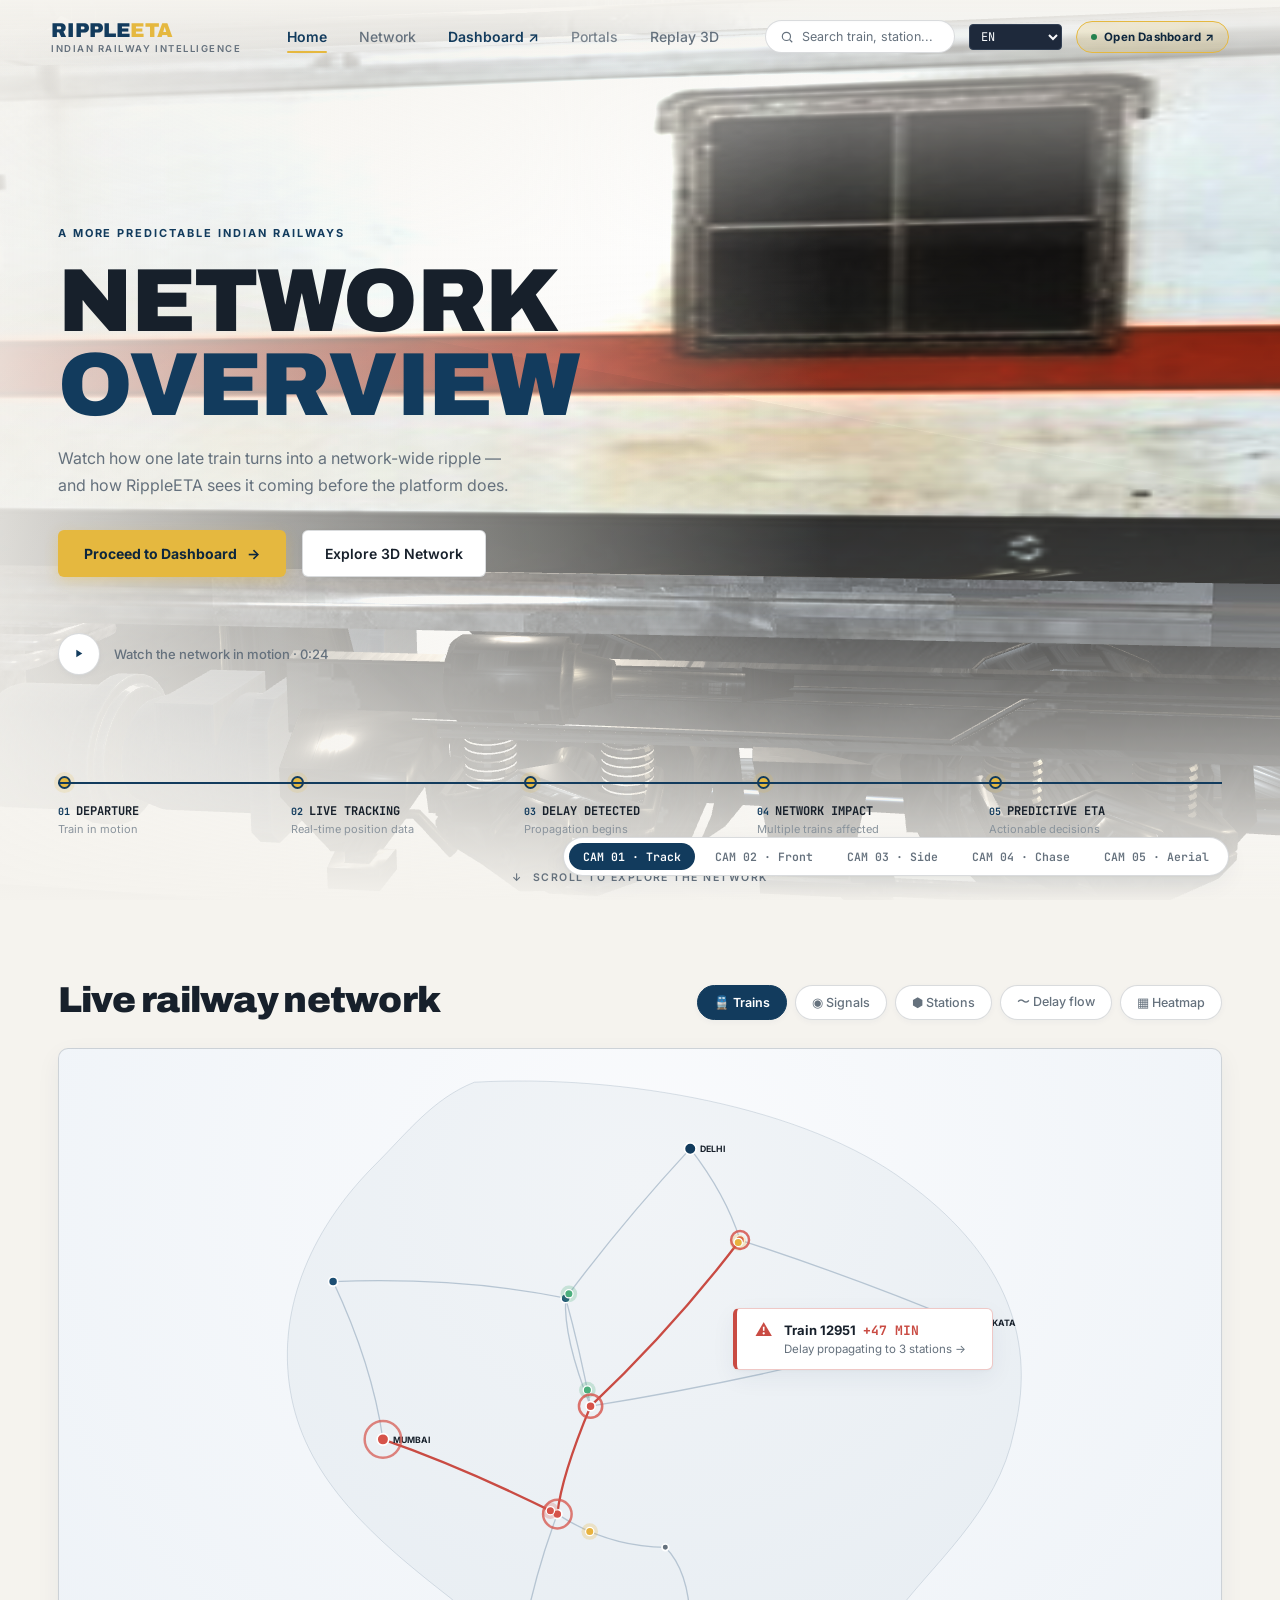
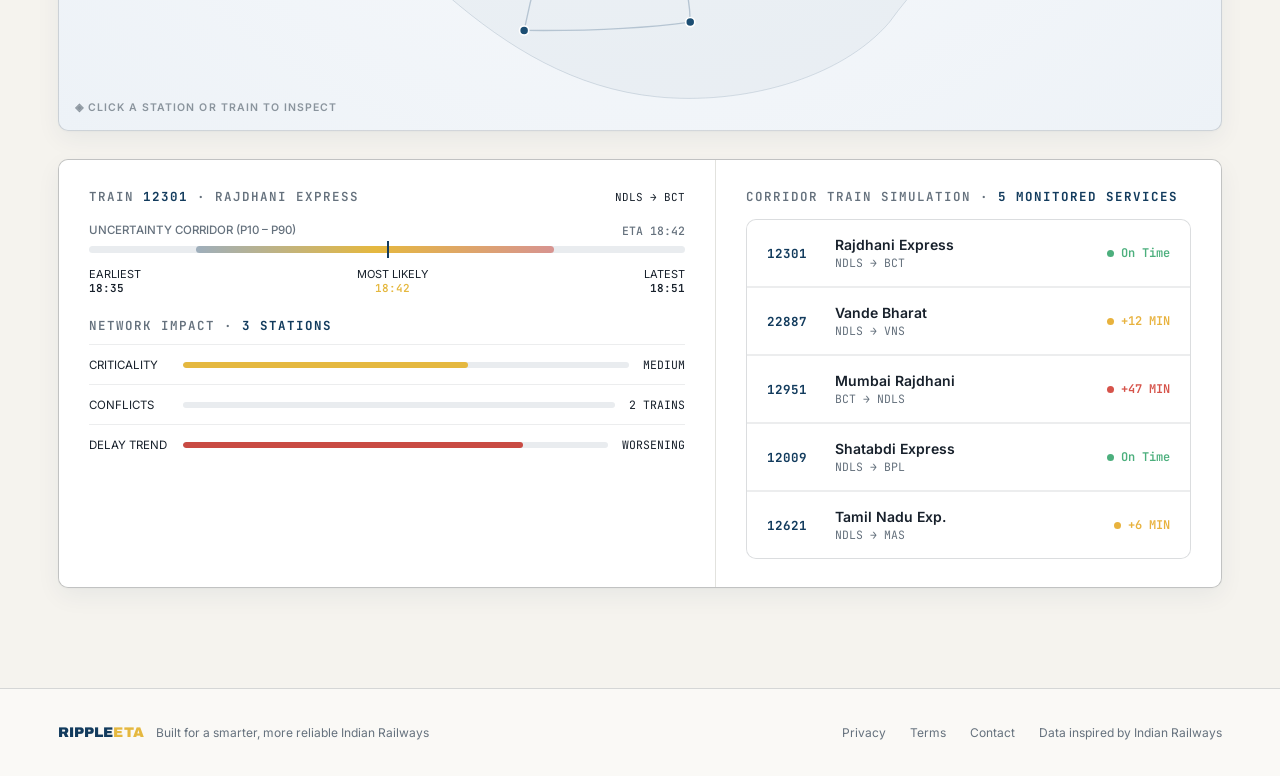
==== eta/index.html @ 998be4b2 "feat: Integrate remote repo UI, 3D viewer (/eta), dark dropdown styling, and universal EN/HI/MR lang" ====
<!DOCTYPE html>
<html lang="en">
<head>
<meta charset="UTF-8">
<meta name="viewport" content="width=device-width, initial-scale=1.0, viewport-fit=cover">
<title>RippleETA — Network Overview</title>
<link rel="preconnect" href="https://fonts.googleapis.com">
<link href="https://fonts.googleapis.com/css2?family=Archivo:wght@500;700;900&family=Inter:wght@400;500;600;700&family=JetBrains+Mono:wght@400;500;600&display=swap" rel="stylesheet">
<style>
  :root{
    --bg:#F5F3EE;
    --bg-card:#FFFFFF;
    --bg-subtle:#FAF9F6;
    --text-primary:#17202B;
    --text-secondary:#65717D;
    --text-muted:#8A949D;
    --rail-blue:#123B5D;
    --rail-blue-dark:#0D263D;
    --rail-blue-light:#1C4E73;
    --rail-blue-soft:rgba(18,59,93,0.07);
    --yellow:#E5B83F;
    --yellow-dim:#C99D2E;
    --yellow-soft:rgba(229,184,63,0.16);
    --red:#C94B43;
    --red-soft:rgba(201,75,67,0.10);
    --green:#24824F;
    --green-soft:rgba(36,130,79,0.10);
    --steel:#8A949D;
    --line:rgba(23,32,43,0.08);
    --line-strong:rgba(23,32,43,0.16);
    --radius-s:6px;
    --radius-m:10px;
    --radius-pill:20px;
    --shadow-sm:0 2px 6px rgba(18,59,93,0.04);
    --shadow-card:0 8px 24px rgba(18,59,93,0.06), 0 1px 3px rgba(0,0,0,0.03);
    --shadow-float:0 14px 34px rgba(18,59,93,0.09), 0 2px 6px rgba(0,0,0,0.03);
    --ease:cubic-bezier(.22,.7,.2,1);
  }
  *{box-sizing:border-box;margin:0;padding:0;}
  html{scroll-behavior:smooth;}
  body{
    background:var(--bg);
    color:var(--text-primary);
    font-family:'Inter',sans-serif;
    overflow-x:hidden;
    -webkit-font-smoothing:antialiased;
  }
  ::selection{background:var(--yellow-soft);color:var(--rail-blue-dark);}
  a{color:inherit;text-decoration:none;}
  button{font-family:inherit;cursor:pointer;border:none;background:none;color:inherit;}
  .mono{font-family:'JetBrains Mono',monospace;}
  .display{font-family:'Archivo',sans-serif;font-weight:900;letter-spacing:-0.02em;}

  /* reduced motion */
  @media (prefers-reduced-motion: reduce){
    *{animation-duration:0.001ms !important; transition-duration:0.001ms !important;}
  }

  :focus-visible{outline:2px solid var(--rail-blue); outline-offset:2px;}

  /* ---------- NAV ---------- */
  .nav{
    position:fixed; top:0; left:0; right:0; z-index:50;
    display:flex; align-items:center; justify-content:space-between;
    padding:20px clamp(20px,4vw,56px);
    background:linear-gradient(to bottom, rgba(245,243,238,0.94), rgba(245,243,238,0));
    transition:background .3s var(--ease), padding .3s var(--ease), box-shadow .3s var(--ease);
  }
  .nav.scrolled{background:rgba(255,255,255,0.95); backdrop-filter:blur(10px); border-bottom:1px solid var(--line); padding-top:14px; padding-bottom:14px; box-shadow:var(--shadow-sm);}
  .brand{display:flex; flex-direction:column; line-height:1;}
  .brand-word{font-family:'Archivo',sans-serif; font-weight:900; font-size:20px; letter-spacing:0.01em; color:var(--rail-blue);}
  .brand-word span{color:var(--yellow);}
  .brand-sub{font-size:9.5px; letter-spacing:0.16em; color:var(--text-secondary); margin-top:4px; font-weight:600;}
  .nav-links{display:flex; align-items:center; gap:32px; font-size:14px; color:var(--text-secondary); font-weight:500;}
  .nav-links .active{color:var(--rail-blue); font-weight:600; position:relative;}
  .nav-links .active::after{content:"";position:absolute;left:0;right:0;bottom:-8px;height:2px;background:var(--yellow);border-radius:1px;}
  .nav-links a:hover{color:var(--text-primary);}
  .nav-right{display:flex; align-items:center; gap:14px;}
  .search{
    display:flex; align-items:center; gap:8px;
    background:#FFFFFF; border:1px solid var(--line-strong);
    padding:8px 14px; border-radius:20px; font-size:12.5px; color:var(--text-secondary);
    width:190px; box-shadow:inset 0 1px 2px rgba(0,0,0,0.02);
  }
  .live-pill{
    display:flex; align-items:center; gap:7px;
    background:var(--rail-blue-soft); color:var(--rail-blue); border:1px solid rgba(18,59,93,0.12);
    font-size:11.5px; font-weight:700; padding:8px 14px; border-radius:20px; letter-spacing:0.02em;
  }
  .live-dot{width:6px;height:6px;border-radius:50%;background:var(--green); animation:pulse-dot 1.8s infinite;}
  @keyframes pulse-dot{0%,100%{opacity:1;}50%{opacity:.3;}}
  .nav-hide-mobile{display:flex;}
  @media (max-width:880px){ .nav-links, .search{display:none;} }

  /* ---------- HERO ---------- */
  .hero{
    position:relative; width:100%; height:100svh; min-height:560px;
    overflow:hidden; background:#edf1f6;
  }
  #hero-canvas{position:absolute; inset:0; width:100%; height:100%; display:block;}
  .hero-gradient{
    position:absolute; inset:0;
    background:
      linear-gradient(180deg, rgba(245,243,238,0.72) 0%, rgba(245,243,238,0) 28%, rgba(245,243,238,0.2) 65%, rgba(245,243,238,0.98) 100%),
      linear-gradient(90deg, rgba(245,243,238,0.88) 0%, rgba(245,243,238,0.32) 44%, rgba(245,243,238,0) 65%);
    pointer-events:none;
  }
  .hero-content{
    position:absolute; inset:0; z-index:5;
    display:flex; flex-direction:column; justify-content:center;
    padding:0 clamp(20px,4.5vw,64px);
    opacity:0; transform:translateY(18px);
    transition:opacity 1.1s var(--ease), transform 1.1s var(--ease);
  }
  .hero-content.in{opacity:1; transform:translateY(0);}
  .eyebrow{font-size:11px; letter-spacing:0.18em; color:var(--rail-blue); margin-bottom:16px; max-width:320px; line-height:1.6; font-weight:700;}
  .hero-h1{font-size:clamp(42px,7vw,92px); line-height:0.94; margin-bottom:18px; color:var(--text-primary);}
  .hero-h1 .line2{color:var(--rail-blue);}
  .hero-sub{font-size:16px; color:var(--text-secondary); max-width:460px; line-height:1.65; margin-bottom:32px;}
  .hero-actions{display:flex; align-items:center; gap:16px; flex-wrap:wrap; margin-bottom:56px;}
  .btn-primary{
    display:flex; align-items:center; gap:10px;
    background:var(--yellow); color:var(--rail-blue-dark);
    padding:15px 26px; border-radius:var(--radius-s); font-weight:700; font-size:14px;
    transition:transform .25s var(--ease), background .25s var(--ease), box-shadow .25s var(--ease);
    box-shadow:0 4px 14px rgba(229,184,63,0.32);
  }
  .btn-primary:hover{background:#eed26a; transform:translateY(-2px); box-shadow:0 6px 18px rgba(229,184,63,0.4);}
  .btn-secondary{
    display:flex; align-items:center; gap:10px;
    background:#FFFFFF; border:1px solid var(--line-strong); color:var(--text-primary);
    padding:14px 22px; border-radius:var(--radius-s); font-weight:600; font-size:14px;
    transition:border-color .25s var(--ease), background .25s var(--ease), transform .25s var(--ease);
    box-shadow:var(--shadow-sm);
  }
  .btn-secondary:hover{border-color:var(--rail-blue); background:var(--bg-subtle); transform:translateY(-2px);}
  .watch-row{display:flex; align-items:center; gap:14px; color:var(--text-secondary); font-size:13px; font-weight:500;}
  .play-circle{
    width:42px;height:42px;border-radius:50%; border:1px solid var(--line-strong);
    background:#FFFFFF; color:var(--rail-blue);
    display:flex; align-items:center; justify-content:center; flex-shrink:0;
    transition:border-color .2s, transform .2s; box-shadow:var(--shadow-sm);
  }
  .play-circle:hover{border-color:var(--rail-blue); transform:scale(1.04);}

  /* step rail */
  .step-rail{
    position:absolute; left:0; right:0; bottom:64px; z-index:6;
    padding:0 clamp(20px,4.5vw,64px);
    opacity:0; transition:opacity 1s var(--ease) .5s;
  }
  .step-rail.in{opacity:1;}
  .step-track{position:relative; display:flex; justify-content:space-between; align-items:center;}
  .step-track::before{
    content:""; position:absolute; left:0; right:0; top:6px; height:1px; background:var(--line-strong);
  }
  .step-track::after{
    content:""; position:absolute; left:0; top:6px; height:2px; background:var(--rail-blue);
    width:var(--fill,0%); transition:width .6s var(--ease);
  }
  .step{position:relative; text-align:left; flex:1; cursor:default;}
  .step-dot{width:13px;height:13px;border-radius:50%; background:#FFFFFF; border:2px solid var(--steel); margin-bottom:14px; transition:border-color .3s, background .3s;}
  .step.active .step-dot{border-color:var(--rail-blue); background:var(--yellow); box-shadow:0 0 0 4px var(--yellow-soft);}
  .step-num{font-size:10px; font-family:'JetBrains Mono',monospace; color:var(--text-muted); margin-right:6px;}
  .step.active .step-num{color:var(--rail-blue); font-weight:700;}
  .step-label{font-size:12px; font-weight:600; color:var(--text-secondary);}
  .step.active .step-label{color:var(--text-primary); font-weight:700;}
  .step-sub{font-size:11px; color:var(--text-muted); margin-top:3px; display:none;}
  @media (min-width:700px){ .step-sub{display:block;} }
  @media (max-width:700px){ .step-label{font-size:11px;} }

  .scroll-cue{
    position:absolute; bottom:16px; left:50%; transform:translateX(-50%); z-index:6;
    display:flex; align-items:center; gap:10px; font-size:10.5px; letter-spacing:0.14em; color:var(--text-secondary);
    opacity:0; transition:opacity 1s .8s; font-weight:600;
  }
  .scroll-cue.in{opacity:1;}
  .scroll-cue .chevbob{animation:bob 1.8s infinite ease-in-out;}
  @keyframes bob{0%,100%{transform:translateY(0);}50%{transform:translateY(5px);}}

  /* ---------- INTRO OVERLAY ---------- */
  .intro{
    position:fixed; inset:0; z-index:200; background:#edf1f6;
    display:flex; align-items:flex-end; justify-content:flex-end;
    transition:opacity 1s var(--ease), visibility 1s;
  }
  .intro.hidden{opacity:0; visibility:hidden; pointer-events:none;}
  .skip-btn{
    margin:0 28px 28px 0; font-size:12px; color:var(--text-primary); font-weight:600;
    background:#FFFFFF; border:1px solid var(--line-strong); padding:10px 20px; border-radius:20px;
    display:flex; align-items:center; gap:8px; transition:border-color .2s, background .2s; box-shadow:var(--shadow-sm);
  }
  .skip-btn:hover{background:var(--bg-subtle); border-color:var(--rail-blue);}
  .intro-caption{
    position:absolute; left:clamp(20px,5vw,64px); bottom:64px; z-index:2;
    font-size:12px; letter-spacing:0.14em; color:var(--rail-blue); font-weight:700;
    opacity:0; transition:opacity .6s;
  }
  .intro-caption.show{opacity:1;}

  /* ---------- NETWORK SECTION ---------- */
  .network-section{
    position:relative; padding:80px clamp(20px,4.5vw,64px) 100px; max-width:1500px; margin:0 auto;
  }
  .network-headrow{display:flex; justify-content:space-between; align-items:flex-end; gap:24px; flex-wrap:wrap; margin-bottom:28px;}
  .network-title{font-size:clamp(26px,3.2vw,36px); color:var(--text-primary); font-family:'Archivo',sans-serif; font-weight:900;}
  .layer-toggle{display:flex; gap:8px; flex-wrap:wrap;}
  .layer-btn{
    font-size:12.5px; padding:8px 16px; border-radius:18px; border:1px solid var(--line-strong); color:var(--text-secondary);
    background:#FFFFFF; display:flex; align-items:center; gap:7px; transition:all .2s var(--ease); font-weight:500;
    box-shadow:var(--shadow-sm);
  }
  .layer-btn.on{background:var(--rail-blue); color:#FFFFFF; border-color:var(--rail-blue); font-weight:600;}
  .layer-btn:hover:not(.on){border-color:var(--rail-blue); color:var(--text-primary); background:var(--bg-subtle);}

  .network-frame{
    position:relative; border-radius:var(--radius-m); border:1px solid var(--line-strong);
    background:radial-gradient(ellipse at 50% 20%, #FAFBFD 0%, #EDF2F7 100%);
    overflow:hidden; box-shadow:var(--shadow-card);
  }
  .network-frame svg{display:block; width:100%; height:auto;}

  .station-node{cursor:pointer;}
  .station-glow{opacity:0; transition:opacity .25s;}
  .station-node:hover .station-glow, .station-node.hot .station-glow{opacity:1;}
  .station-node:hover .station-core, .station-node.hot .station-core{filter:brightness(1.15);}
  .station-label{font-family:'Inter',sans-serif; font-size:11px; font-weight:700; fill:var(--rail-blue); opacity:0; transition:opacity .2s; pointer-events:none;}
  .station-node:hover .station-label, .station-node.hot .station-label{opacity:1;}
  .station-label-always{font-family:'Inter',sans-serif; font-size:10.5px; font-weight:700; fill:var(--text-primary);}

  .route-line{fill:none; stroke:#9AAEC1; stroke-width:1.6; opacity:0.65;}
  .route-line.affected{stroke:var(--red); stroke-width:2.8; opacity:1;}

  .ripple-pulse{fill:none; stroke:var(--red); stroke-width:3; opacity:0;}

  .train-alert{
    position:absolute; z-index:5;
    background:#FFFFFF; border:1px solid rgba(201,75,67,0.3); border-left:4px solid var(--red);
    border-radius:var(--radius-s); padding:13px 18px; width:260px;
    display:flex; gap:12px; align-items:flex-start;
    cursor:pointer; transition:transform .2s var(--ease), border-color .2s, box-shadow .2s;
    box-shadow:var(--shadow-card);
  }
  .train-alert:hover{transform:translateY(-2px); border-color:var(--red); box-shadow:0 12px 30px rgba(201,75,67,0.18);}
  .train-alert .warn{color:var(--red); font-size:17px; line-height:1;}
  .train-alert-title{font-size:13px; font-weight:700; color:var(--text-primary);}
  .train-alert-title .delta{color:var(--red); font-family:'JetBrains Mono',monospace; margin-left:4px;}
  .train-alert-sub{font-size:11.5px; color:var(--text-secondary); margin-top:3px;}

  .scroll-hint{
    position:absolute; bottom:16px; left:16px; z-index:5;
    font-size:10.5px; letter-spacing:0.1em; color:var(--text-muted);
    display:flex; align-items:center; gap:8px; font-weight:600;
  }

  /* ---------- BELOW: detail + train list ---------- */
  .detail-grid{display:grid; grid-template-columns:1.3fr 1fr; gap:1px; background:var(--line); border:1px solid var(--line-strong); border-radius:var(--radius-m); overflow:hidden; margin-top:28px; box-shadow:var(--shadow-card);}
  @media (max-width:900px){ .detail-grid{grid-template-columns:1fr;} }
  .panel{background:#FFFFFF; padding:28px 30px;}
  .panel-head{display:flex; justify-content:space-between; align-items:center; margin-bottom:18px;}
  .panel-title{font-size:12.5px; letter-spacing:0.08em; color:var(--text-secondary); font-weight:600;}
  .panel-title b{color:var(--rail-blue); font-weight:700;}

  .eta-corridor{margin-top:8px;}
  .corridor-row{display:flex; justify-content:space-between; font-size:11.5px; color:var(--text-secondary); margin-bottom:8px; font-weight:500;}
  .corridor-bar{position:relative; height:7px; border-radius:4px; background:#E9ECEF; margin-bottom:14px;}
  .corridor-fill{position:absolute; top:0; bottom:0; left:18%; right:22%; background:linear-gradient(90deg, rgba(18,59,93,0.35), var(--yellow), rgba(201,75,67,0.55)); border-radius:4px;}
  .corridor-marker{position:absolute; top:-5px; width:2px; height:17px; background:var(--rail-blue);}
  .corridor-labels{display:flex; justify-content:space-between; font-size:11px;}
  .corridor-labels .mono{color:var(--text-primary); font-weight:600;}

  .impact-row{display:flex; align-items:center; gap:14px; padding:12px 0; border-top:1px solid var(--line); font-size:13px;}
  .impact-row:first-of-type{border-top:none;}
  .impact-bar-wrap{flex:1; height:6px; background:#E9ECEF; border-radius:3px; overflow:hidden;}
  .impact-bar{height:100%; border-radius:3px; transition:width .8s var(--ease);}

  .train-list{display:flex; flex-direction:column; gap:1px; background:var(--line); border:1px solid var(--line); border-radius:var(--radius-m); overflow:hidden; margin-top:14px;}
  .train-row{
    background:#FFFFFF; padding:16px 20px; display:flex; align-items:center; justify-content:space-between;
    cursor:pointer; transition:background .2s; border-bottom:1px solid var(--line);
  }
  .train-row:last-child{border-bottom:none;}
  .train-row:hover, .train-row.hot{background:#F7F9FB;}
  .tr-left{display:flex; align-items:center; gap:14px;}
  .tr-code{font-family:'JetBrains Mono',monospace; font-size:12.5px; color:var(--rail-blue); font-weight:700; width:54px;}
  .tr-name{font-size:14px; font-weight:600; color:var(--text-primary);}
  .tr-route{font-size:11.5px; color:var(--text-secondary); margin-top:2px;}
  .tr-status{font-size:12px; font-weight:600; font-family:'JetBrains Mono',monospace; display:flex; align-items:center; gap:7px;}
  .tr-status .dot{width:7px;height:7px;border-radius:50%;}

  footer{
    border-top:1px solid var(--line-strong); padding:36px clamp(20px,4.5vw,64px);
    display:flex; justify-content:space-between; align-items:center; flex-wrap:wrap; gap:14px;
    font-size:12px; color:var(--text-secondary); background:var(--bg-subtle);
  }
  footer .f-left{display:flex; align-items:center; gap:12px;}
  footer .f-right{display:flex; gap:24px;}
  footer a:hover{color:var(--rail-blue);}

  .fade-up{opacity:0; transform:translateY(26px); transition:opacity .8s var(--ease), transform .8s var(--ease);}
  .fade-up.in{opacity:1; transform:translateY(0);}

  /* ---------- WAP-7 HERO HUD & CAM CONTROLS ---------- */
  .wap7-hud{
    position:absolute; top:104px; left:clamp(20px,4.5vw,64px); z-index:8; width:296px;
    background:#FFFFFF;
    border:1px solid var(--line-strong); border-left:4px solid var(--yellow);
    border-radius:var(--radius-m); padding:16px 18px;
    box-shadow:var(--shadow-float);
    opacity:0; transform:translateY(8px);
    transition:opacity .35s var(--ease), transform .35s var(--ease);
    pointer-events:auto;
  }
  .wap7-hud.visible{opacity:1; transform:translateY(0);}
  .hud-badge{
    font-family:'JetBrains Mono',monospace; font-size:9.5px; letter-spacing:0.16em;
    color:var(--rail-blue); margin-bottom:4px; text-transform:uppercase; font-weight:700;
  }
  .hud-loco{
    font-family:'Archivo',sans-serif; font-weight:900; font-size:18px; line-height:1.1;
    color:var(--text-primary); display:flex; align-items:baseline; gap:8px;
  }
  .hud-loco .hud-num{font-size:13px; font-weight:600; color:var(--text-secondary); font-family:'JetBrains Mono',monospace;}
  .hud-svc{font-size:11.5px; color:var(--text-secondary); margin-top:3px; margin-bottom:12px;}
  .hud-grid{
    display:grid; grid-template-columns:1fr 1fr; gap:8px 12px;
    padding-top:10px; border-top:1px solid var(--line);
  }
  .hud-item{display:flex; flex-direction:column;}
  .hud-lbl{font-size:9.5px; letter-spacing:0.12em; color:var(--text-muted); text-transform:uppercase; font-weight:600;}
  .hud-val{font-family:'JetBrains Mono',monospace; font-size:12.5px; font-weight:700; color:var(--text-primary); margin-top:2px;}
  .hud-val.ok{color:var(--green);}
  .hud-val.warn{color:var(--yellow-dim);}
  .hud-val.delay{color:var(--red);}
  .hud-hint{
    font-size:9.5px; letter-spacing:0.12em; color:var(--text-muted); margin-top:12px;
    padding-top:8px; border-top:1px dashed var(--line); display:flex; align-items:center; gap:6px; font-weight:600;
  }

  .cam-controls{
    position:absolute; bottom:24px; right:clamp(16px,4vw,56px); z-index:8;
    display:flex; gap:6px; background:#FFFFFF;
    padding:5px; border-radius:24px; border:1px solid var(--line-strong);
    box-shadow:var(--shadow-card);
  }
  .cam-btn{
    font-size:11.5px; font-family:'JetBrains Mono',monospace; padding:6px 14px;
    border-radius:18px; color:var(--text-secondary); transition:all .2s var(--ease); font-weight:600;
  }
  .cam-btn:hover{color:var(--text-primary); background:var(--bg-subtle);}
  .cam-btn.active{background:var(--rail-blue); color:#FFFFFF;}

  @media (max-width:760px){
    .wap7-hud{width:250px; top:76px; padding:12px 14px;}
    .cam-controls{display:none;}
  }
</style>
</head>
<body>

<!-- ============ INTRO ============ -->
<div class="intro" id="intro">
  <canvas id="intro-canvas" style="position:absolute;inset:0;width:100%;height:100%;"></canvas>
  <div class="intro-caption mono" id="intro-caption">DEPARTING NEW DELHI</div>
  <button class="skip-btn" id="skip-intro">Skip intro <span aria-hidden="true">→</span></button>
</div>

<!-- ============ NAV ============ -->
<nav class="nav" id="nav">
  <div class="brand">
    <div class="brand-word">RIPPLE<span>ETA</span></div>
    <div class="brand-sub">INDIAN RAILWAY INTELLIGENCE</div>
  </div>
  <div class="nav-links">
    <a href="#top" class="active">Home</a>
    <a href="#network">Network</a>
    <a href="/dashboard/index.html" style="font-weight:600; color:var(--rail-blue);">Dashboard ↗</a>
    <a href="/dashboard/index.html" style="opacity:.85">Portals</a>
    <a href="#top" onclick="document.getElementById('replay-intro')?.click(); return false;">Replay 3D</a>
  </div>
  <div class="nav-right nav-hide-mobile">
    <div class="search">
      <svg width="14" height="14" viewBox="0 0 24 24" fill="none" stroke="currentColor" stroke-width="2"><circle cx="11" cy="11" r="7"/><path d="M21 21l-4.3-4.3"/></svg>
      Search train, station...
    </div>
    <select id="lang-select" class="lang-select" aria-label="Select Language" style="background:#1e293b; color:#f8fafc; border:1px solid #334155; border-radius:4px; padding:0.2rem 0.4rem; font-size:0.75rem; font-family:'JetBrains Mono', monospace; cursor:pointer;">
      <option value="en">EN</option>
      <option value="hi">HI (हिंदी)</option>
      <option value="mr">MR (मराठी)</option>
    </select>
    <a href="/dashboard/index.html" class="live-pill" style="text-decoration:none; cursor:pointer; background:var(--yellow-soft); color:var(--rail-blue-dark); border-color:var(--yellow); font-weight:700;"><span class="live-dot"></span> Open Dashboard ↗</a>
  </div>
</nav>

<!-- ============ HERO ============ -->
<div class="hero" id="top">
  <canvas id="hero-canvas"></canvas>
  <div class="hero-gradient"></div>

  <!-- WAP-7 Interactive HUD (Step 14) -->
  <div class="wap7-hud" id="wap7-hud">
    <div class="hud-badge">INDIAN RAILWAYS · 3-PHASE AC LOCOMOTIVE</div>
    <div class="hud-loco">WAP-7 <span class="hud-num">#30201</span></div>
    <div class="hud-svc">TRAIN 12301 · RAJDHANI EXPRESS</div>
    <div class="hud-grid">
      <div class="hud-item"><span class="hud-lbl">STATUS</span><span class="hud-val ok" id="hud-status-val">ON TIME</span></div>
      <div class="hud-item"><span class="hud-lbl">VELOCITY</span><span class="hud-val" id="hud-speed-val">130 KM/H</span></div>
      <div class="hud-item"><span class="hud-lbl">ETA</span><span class="hud-val" id="hud-eta-val">18:42</span></div>
      <div class="hud-item"><span class="hud-lbl">RIPPLE IMPACT</span><span class="hud-val" id="hud-ripple-val">3 STATIONS</span></div>
    </div>
    <div class="hud-hint">◈ HOVER / CLICK TRAIN · CHANGE CAMERA VIEW</div>
  </div>

  <!-- Camera Choreography Controller (Step 11) -->
  <div class="cam-controls" id="cam-controls">
    <button class="cam-btn active" data-cam="0">CAM 01 · Track</button>
    <button class="cam-btn" data-cam="1">CAM 02 · Front</button>
    <button class="cam-btn" data-cam="2">CAM 03 · Side</button>
    <button class="cam-btn" data-cam="3">CAM 04 · Chase</button>
    <button class="cam-btn" data-cam="4">CAM 05 · Aerial</button>
  </div>


  <div class="hero-content" id="hero-content">
    <div class="eyebrow">A MORE PREDICTABLE INDIAN RAILWAYS</div>
    <h1 class="hero-h1 display">NETWORK<br><span class="line2">OVERVIEW</span></h1>
    <p class="hero-sub">Watch how one late train turns into a network-wide ripple — and how RippleETA sees it coming before the platform does.</p>
    <div class="hero-actions">
      <a class="btn-primary" href="/dashboard/index.html">Proceed to Dashboard <span aria-hidden="true">→</span></a>
      <a class="btn-secondary" href="#network">Explore 3D Network</a>
    </div>
    <div class="watch-row">
      <div class="play-circle" id="replay-intro" title="Replay intro">
        <svg width="13" height="13" viewBox="0 0 24 24" fill="currentColor"><path d="M8 5v14l11-7z"/></svg>
      </div>
      <span>Watch the network in motion · 0:24</span>
    </div>
  </div>

  <div class="step-rail" id="step-rail">
    <div class="step-track" id="step-track">
      <div class="step" data-step="0"><div class="step-dot"></div><div class="step-label mono"><span class="step-num">01</span>DEPARTURE</div><div class="step-sub">Train in motion</div></div>
      <div class="step" data-step="1"><div class="step-dot"></div><div class="step-label mono"><span class="step-num">02</span>LIVE TRACKING</div><div class="step-sub">Real-time position data</div></div>
      <div class="step" data-step="2"><div class="step-dot"></div><div class="step-label mono"><span class="step-num">03</span>DELAY DETECTED</div><div class="step-sub">Propagation begins</div></div>
      <div class="step" data-step="3"><div class="step-dot"></div><div class="step-label mono"><span class="step-num">04</span>NETWORK IMPACT</div><div class="step-sub">Multiple trains affected</div></div>
      <div class="step" data-step="4"><div class="step-dot"></div><div class="step-label mono"><span class="step-num">05</span>PREDICTIVE ETA</div><div class="step-sub">Actionable decisions</div></div>
    </div>
  </div>

  <div class="scroll-cue" id="scroll-cue">
    <span class="chevbob">↓</span> SCROLL TO EXPLORE THE NETWORK
  </div>
</div>


<!-- ============ NETWORK ============ -->
<section class="network-section" id="network">
  <div class="network-headrow fade-up" id="net-head">
    <h2 class="network-title display">Live railway network</h2>
    <div class="layer-toggle" id="layer-toggle">
      <button class="layer-btn on" data-layer="trains">🚆 Trains</button>
      <button class="layer-btn" data-layer="signals">◉ Signals</button>
      <button class="layer-btn" data-layer="stations">⬢ Stations</button>
      <button class="layer-btn" data-layer="delay">〜 Delay flow</button>
      <button class="layer-btn" data-layer="heat">▦ Heatmap</button>
    </div>
  </div>

  <div class="network-frame fade-up" id="network-frame">
    <svg id="net-svg" viewBox="0 0 1400 820" preserveAspectRatio="xMidYMid meet"></svg>

    <div class="train-alert" id="train-alert" style="top:38%; left:58%;">
      <span class="warn">⚠</span>
      <div>
        <div class="train-alert-title">Train 12951 <span class="delta">+47 MIN</span></div>
        <div class="train-alert-sub">Delay propagating to 3 stations →</div>
      </div>
    </div>

    <div class="scroll-hint">◈ CLICK A STATION OR TRAIN TO INSPECT</div>
  </div>

  <!-- DETAIL PANELS -->
  <div class="detail-grid fade-up" id="detail-grid">
    <div class="panel">
      <div class="panel-head">
        <div class="panel-title mono">TRAIN <b id="dp-code">12301</b> · <span id="dp-name">RAJDHANI EXPRESS</span></div>
        <div class="mono" style="font-size:11px;color:var(--grey);" id="dp-route">NDLS → BCT</div>
      </div>
      <div class="eta-corridor">
        <div class="corridor-row"><span>UNCERTAINTY CORRIDOR (P10 – P90)</span><span id="dp-eta" class="mono">ETA 18:42</span></div>
        <div class="corridor-bar">
          <div class="corridor-fill"></div>
          <div class="corridor-marker" style="left:50%;"></div>
        </div>
        <div class="corridor-labels">
          <div><div style="color:var(--grey)">EARLIEST</div><div class="mono">18:35</div></div>
          <div style="text-align:center"><div style="color:var(--grey)">MOST LIKELY</div><div class="mono" style="color:var(--yellow)">18:42</div></div>
          <div style="text-align:right"><div style="color:var(--grey)">LATEST</div><div class="mono">18:51</div></div>
        </div>
      </div>

      <div style="margin-top:22px;">
        <div class="panel-title mono" style="margin-bottom:10px;">NETWORK IMPACT · <b id="dp-impact-stations">3 STATIONS</b></div>
        <div class="impact-row"><span style="width:80px;color:var(--grey);font-size:11.5px;">CRITICALITY</span><div class="impact-bar-wrap"><div class="impact-bar" style="width:64%;background:var(--yellow);"></div></div><span class="mono" style="font-size:11.5px;">MEDIUM</span></div>
        <div class="impact-row"><span style="width:80px;color:var(--grey);font-size:11.5px;">CONFLICTS</span><div class="impact-bar-wrap"><div class="impact-bar" style="width:38%;background:var(--blue);"></div></div><span class="mono" style="font-size:11.5px;">2 TRAINS</span></div>
        <div class="impact-row"><span style="width:80px;color:var(--grey);font-size:11.5px;">DELAY TREND</span><div class="impact-bar-wrap"><div class="impact-bar" style="width:80%;background:var(--red);"></div></div><span class="mono" style="font-size:11.5px;">WORSENING</span></div>
      </div>
    </div>

    <div class="panel">
      <div class="panel-title mono" style="margin-bottom:14px;">CORRIDOR TRAIN SIMULATION · <b id="dp-count">5 MONITORED SERVICES</b></div>
      <div class="train-list" id="train-list"></div>
    </div>
  </div>
</section>

<footer>
  <div class="f-left">
    <span class="brand-word display" style="font-size:14px;">RIPPLE<span style="color:var(--yellow);">ETA</span></span>
    <span>Built for a smarter, more reliable Indian Railways</span>
  </div>
  <div class="f-right">
    <a href="#" onclick="return false;">Privacy</a>
    <a href="#" onclick="return false;">Terms</a>
    <a href="#" onclick="return false;">Contact</a>
    <span>Data inspired by Indian Railways</span>
  </div>
</footer>

<script src="three.min.js"></script>
<script>
if(typeof THREE === 'undefined'){
  document.write('<script src="https://cdnjs.cloudflare.com/ajax/libs/three.js/r128/three.min.js"><\/script>');
}
</script>
<script src="GLTFLoader.js"></script>
<script>
if(typeof THREE !== 'undefined' && typeof THREE.GLTFLoader === 'undefined'){
  document.write('<script src="https://cdn.jsdelivr.net/npm/three@0.128.0/examples/js/loaders/GLTFLoader.js"><\/script>');
}
</script>
<script src="wap7_model_data.js"></script>
<script>
/* ======================================================================
   DATA
====================================================================== */
const TRAINS = [
  {code:'12301', name:'Rajdhani Express', route:'NDLS → BCT', status:'On Time', statusColor:'#4CAF7D', x:640, y:250, delay:0},
  {code:'22887', name:'Vande Bharat', route:'NDLS → VNS', status:'+12 MIN', statusColor:'#E8B23D', x:760, y:330, delay:12},
  {code:'12951', name:'Mumbai Rajdhani', route:'BCT → NDLS', status:'+47 MIN', statusColor:'#D6534A', x:520, y:430, delay:47},
  {code:'12009', name:'Shatabdi Express', route:'NDLS → BPL', status:'On Time', statusColor:'#4CAF7D', x:610, y:320, delay:0},
  {code:'12621', name:'Tamil Nadu Exp.', route:'NDLS → MAS', status:'+6 MIN', statusColor:'#E8B23D', x:720, y:560, delay:6},
];

// stylised station layout (relative composition inspired by reference image)
const STATIONS = [
  {code:'NDLS', name:'Delhi',      x:760, y:120, tier:1},
  {code:'CNB',  name:'Kanpur',     x:820, y:230, tier:2},
  {code:'AMD',  name:'Ahmedabad',  x:330, y:280, tier:2},
  {code:'BPL',  name:'Bhopal',     x:610, y:300, tier:2},
  {code:'BCT',  name:'Mumbai',     x:390, y:470, tier:1},
  {code:'NGP',  name:'Nagpur',     x:640, y:430, tier:2},
  {code:'HYB',  name:'Hyderabad',  x:600, y:560, tier:2},
  {code:'BZA',  name:'Vijayawada', x:730, y:600, tier:3},
  {code:'HWH',  name:'Kolkata',    x:1090, y:330, tier:1},
  {code:'SBC',  name:'Bengaluru',  x:560, y:700, tier:2},
  {code:'MAS',  name:'Chennai',    x:760, y:690, tier:2},
];

const ROUTES = [
  ['NDLS','CNB'],['CNB','NGP'],['NGP','BPL'],['BPL','AMD'],['AMD','BCT'],
  ['BCT','HYB'],['HYB','SBC'],['SBC','MAS'],['HYB','BZA'],['BZA','MAS'],
  ['NGP','HYB'],['CNB','HWH'],['NGP','HWH'],['NDLS','BPL'],['BPL','NGP'],
];
const DELAY_ROUTE = ['BCT','HYB','NGP','CNB']; // the ripple path for train 12951 BCT->NDLS
</script>

<script>
/* ======================================================================
   NAV SCROLL STATE
====================================================================== */
const navEl = document.getElementById('nav');
window.addEventListener('scroll', () => {
  navEl.classList.toggle('scrolled', window.scrollY > 40);
}, {passive:true});

/* ======================================================================
   FADE-UP ON SCROLL
====================================================================== */
const io = new IntersectionObserver((entries) => {
  entries.forEach(e => { if(e.isIntersecting) e.target.classList.add('in'); });
}, {threshold:0.15});
document.querySelectorAll('.fade-up').forEach(el => io.observe(el));


/* ======================================================================
   TRAIN LIST
====================================================================== */
const trainListEl = document.getElementById('train-list');
TRAINS.forEach((t, i) => {
  const row = document.createElement('div');
  row.className = 'train-row';
  row.dataset.idx = i;
  row.innerHTML = `
    <div class="tr-left">
      <div class="tr-code">${t.code}</div>
      <div>
        <div class="tr-name">${t.name}</div>
        <div class="tr-route mono">${t.route}</div>
      </div>
    </div>
    <div class="tr-status" style="color:${t.statusColor}"><span class="dot" style="background:${t.statusColor}"></span>${t.status}</div>
  `;
  row.addEventListener('mouseenter', () => highlightTrain(i));
  row.addEventListener('mouseleave', () => highlightTrain(-1));
  row.addEventListener('click', () => selectTrain(i));
  trainListEl.appendChild(row);
});

function selectTrain(i){
  const t = TRAINS[i];
  document.getElementById('dp-code').textContent = t.code;
  document.getElementById('dp-name').textContent = t.name.toUpperCase();
  document.getElementById('dp-route').textContent = t.route;
}

/* ======================================================================
   SVG NETWORK MAP
====================================================================== */
const svgNS = 'http://www.w3.org/2000/svg';
const svg = document.getElementById('net-svg');
const stationByCode = {};

function makeEl(tag, attrs){
  const el = document.createElementNS(svgNS, tag);
  for(const k in attrs) el.setAttribute(k, attrs[k]);
  return el;
}

// background subtle landmass shape (stylised, not literal geography)
const landmass = makeEl('path', {
  d:"M 500 40 C 680 30 900 70 1020 160 C 1130 240 1180 340 1150 460 C 1130 560 1050 620 1000 690 C 940 760 820 790 720 780 C 620 770 540 720 470 660 C 380 590 300 520 280 420 C 260 320 300 220 380 140 C 420 100 450 60 500 40 Z",
  fill:"rgba(18, 59, 93, 0.035)", stroke:"rgba(18, 59, 93, 0.14)", 'stroke-width':'1.2'
});
svg.appendChild(landmass);

// heatmap regions (hidden by default)
const heatGroup = makeEl('g', {id:'heat-group', opacity:'0'});
[[600,420,180,'rgba(201,75,67,0.14)'],[850,250,140,'rgba(229,184,63,0.14)'],[500,650,150,'rgba(18,59,93,0.08)']]
  .forEach(([cx,cy,r,color]) => heatGroup.appendChild(makeEl('circle',{cx,cy,r,fill:color})));
svg.appendChild(heatGroup);

// routes
const routeGroup = makeEl('g', {id:'route-group'});
const routeEls = {};
ROUTES.forEach(([a,b]) => {
  const sa = STATIONS.find(s=>s.code===a), sb = STATIONS.find(s=>s.code===b);
  const mx = (sa.x+sb.x)/2 + (Math.random()-0.5)*40;
  const my = (sa.y+sb.y)/2 + (Math.random()-0.5)*40;
  const d = `M ${sa.x} ${sa.y} Q ${mx} ${my} ${sb.x} ${sb.y}`;
  const path = makeEl('path', {d, class:'route-line'});
  routeGroup.appendChild(path);
  routeEls[a+'-'+b] = path; routeEls[b+'-'+a] = path;
});
svg.appendChild(routeGroup);

// signals layer (small dots along routes)
const signalGroup = makeEl('g', {id:'signal-group', opacity:'0'});
Object.values(routeEls).forEach((path, idx) => {
  if(idx % 2 !== 0) return;
  const len = path.getTotalLength();
  for(let f=0.3; f<0.9; f+=0.35){
    const pt = path.getPointAtLength(len*f);
    signalGroup.appendChild(makeEl('circle', {cx:pt.x, cy:pt.y, r:2.6, fill:'#24824F'}));
  }
});
svg.appendChild(signalGroup);

// stations
const stationGroup = makeEl('g', {id:'station-group'});
const tierColor = {1:'#123B5D', 2:'#1C4E73', 3:'#65717D'};
const tierRadius = {1:7, 2:5.5, 3:4};
STATIONS.forEach(s => {
  stationByCode[s.code] = s;
  const g = makeEl('g', {class:'station-node', 'data-code':s.code, tabindex:'0', role:'button', 'aria-label':s.name});
  g.appendChild(makeEl('circle', {class:'station-glow', cx:s.x, cy:s.y, r:tierRadius[s.tier]+9, fill:tierColor[s.tier], opacity:'0.12'}));
  g.appendChild(makeEl('circle', {class:'station-core', cx:s.x, cy:s.y, r:tierRadius[s.tier], fill:tierColor[s.tier], stroke:'#FFFFFF', 'stroke-width':'2'}));
  if(s.tier===1){
    g.appendChild(makeEl('text', {class:'station-label-always', x:s.x+12, y:s.y+4}, )).textContent = s.name.toUpperCase();
  }
  const hoverLabel = makeEl('text', {class:'station-label', x:s.x+12, y:s.y-10});
  hoverLabel.textContent = `${s.name.toUpperCase()} · ${s.code}`;
  g.appendChild(hoverLabel);
  g.addEventListener('mouseenter', () => g.classList.add('hot'));
  g.addEventListener('mouseleave', () => g.classList.remove('hot'));
  g.addEventListener('click', () => inspectStation(s));
  stationGroup.appendChild(g);
});
svg.appendChild(stationGroup);

function inspectStation(s){
  document.getElementById('net-head').scrollIntoView({behavior:'smooth', block:'start'});
  const alert = document.getElementById('train-alert');
  // quick pulse feedback
  stationGroup.querySelectorAll('.station-node').forEach(n => n.classList.remove('hot'));
  document.querySelector(`.station-node[data-code="${s.code}"]`).classList.add('hot');
}

// train icons (moving)
const trainGroup = makeEl('g', {id:'train-group'});
const trainDots = [];
TRAINS.forEach((t, i) => {
  const g = makeEl('g', {class:'train-icon', 'data-idx':i});
  const c = makeEl('circle', {r:5, fill:t.statusColor, stroke:'#FFFFFF', 'stroke-width':'1.5'});
  const glow = makeEl('circle', {r:10, fill:t.statusColor, opacity:'0.25'});
  g.appendChild(glow); g.appendChild(c);
  trainGroup.appendChild(g);
  trainDots.push({g, t, phase: Math.random()*10, routeKeys: pickRouteForTrain(t)});
});
svg.appendChild(trainGroup);

function pickRouteForTrain(t){
  // choose a route path near the train's declared x/y for it to glide along
  let best=null, bd=Infinity;
  Object.entries(routeEls).forEach(([k,path]) => {
    const len = path.getTotalLength();
    const mid = path.getPointAtLength(len*0.5);
    const d = Math.hypot(mid.x-t.x, mid.y-t.y);
    if(d<bd){bd=d; best=path;}
  });
  return best;
}

function animateTrains(now){
  trainDots.forEach(td => {
    const path = td.routeKeys;
    if(!path) return;
    const len = path.getTotalLength();
    const speed = 0.00002 * (1 + (td.t.delay>0?0.4:1));
    const f = (now*speed + td.phase) % 1;
    const pt = path.getPointAtLength(len*f);
    td.g.setAttribute('transform', `translate(${pt.x},${pt.y})`);
  });
  requestAnimationFrame(animateTrains);
}
requestAnimationFrame(animateTrains);

// highlight from train list hover
function highlightTrain(idx){
  trainDots.forEach((td,i) => {
    td.g.querySelector('circle:last-child').setAttribute('r', i===idx ? 8 : 5);
  });
  document.querySelectorAll('.train-row').forEach((r,i) => r.classList.toggle('hot', i===idx));
}

/* ======================================================================
   DELAY RIPPLE (click alert card)
====================================================================== */
const rippleGroup = makeEl('g', {id:'ripple-group'});
svg.appendChild(rippleGroup);

function runRipple(){
  rippleGroup.innerHTML = '';
  if(window.setLocoDelayState) window.setLocoDelayState(true);
  // mark affected routes
  for(let i=0;i<DELAY_ROUTE.length-1;i++){
    const key = DELAY_ROUTE[i]+'-'+DELAY_ROUTE[i+1];
    const path = routeEls[key];
    if(path) path.classList.add('affected');
  }
  // traveling pulse dot + expanding rings at each station in sequence
  let step = 0;
  function nextStep(){
    if(step >= DELAY_ROUTE.length) {
      setTimeout(() => {
        Object.values(routeEls).forEach(p=>p.classList.remove('affected'));
        if(window.setLocoDelayState) window.setLocoDelayState(false);
      }, 1600);
      return;
    }
    const code = DELAY_ROUTE[step];
    const s = stationByCode[code];
    const ring = makeEl('circle', {cx:s.x, cy:s.y, r:6, fill:'none', stroke:'#D6534A', 'stroke-width':3, opacity:'0.9'});
    rippleGroup.appendChild(ring);
    const node = document.querySelector(`.station-node[data-code="${code}"] .station-core`);
    if(node) node.setAttribute('fill', '#D6534A');
    animateRing(ring);
    step++;
    setTimeout(nextStep, 550);
  }
  nextStep();
}
function animateRing(ring){
  let r = 6, o = 0.9;
  function tick(){
    r += 1.6; o -= 0.02;
    ring.setAttribute('r', r);
    ring.setAttribute('opacity', Math.max(0,o));
    if(o>0) requestAnimationFrame(tick); else ring.remove();
  }
  requestAnimationFrame(tick);
}
document.getElementById('train-alert').addEventListener('click', runRipple);
// auto-trigger once network scrolls into view
const rippleIO = new IntersectionObserver((entries) => {
  entries.forEach(e => { if(e.isIntersecting){ setTimeout(runRipple, 700); rippleIO.disconnect(); } });
}, {threshold:0.4});
rippleIO.observe(document.getElementById('network-frame'));

/* ======================================================================
   LAYER TOGGLES
====================================================================== */
function setLayer(name, on){
  const opacity = on ? 1 : 0;
  if(name==='trains') trainGroup.style.opacity = opacity;
  if(name==='signals') signalGroup.style.opacity = opacity;
  if(name==='stations') stationGroup.style.opacity = on ? 1 : 0.35;
  if(name==='delay') routeGroup.querySelectorAll('.route-line').forEach(p=>p.style.strokeWidth = on ? '2.2' : '1.4');
  if(name==='heat') heatGroup.style.opacity = opacity;
}
document.querySelectorAll('[data-layer]').forEach(btn => {
  btn.addEventListener('click', () => {
    const layer = btn.dataset.layer;
    const nowOn = !btn.classList.contains('on');
    document.querySelectorAll(`[data-layer="${layer}"]`).forEach(b => b.classList.toggle('on', nowOn));
    setLayer(layer, nowOn);
  });
});
// init default states matching initial .on classes
['trains'].forEach(l=>setLayer(l,true));
['signals','heat'].forEach(l=>setLayer(l,false));
setLayer('stations', true);
</script>

<script>
/* ======================================================================
   THREE.JS — AUTHENTIC WAP-7 LOCOMOTIVE & CINEMATIC RAILWAY SCENE
====================================================================== */
(function(){
  if(typeof THREE === 'undefined'){
    const introEl = document.getElementById('intro');
    if(introEl) introEl.classList.add('hidden');
    const heroContentEl = document.getElementById('hero-content');
    if(heroContentEl) heroContentEl.classList.add('in');
    return;
  }

  const introCanvas = document.getElementById('intro-canvas');
  const heroCanvas = document.getElementById('hero-canvas');
  const wap7Hud = document.getElementById('wap7-hud');
  const hudStatusVal = document.getElementById('hud-status-val');
  const hudSpeedVal = document.getElementById('hud-speed-val');
  const hudEtaVal = document.getElementById('hud-eta-val');
  const hudRippleVal = document.getElementById('hud-ripple-val');
  const camBtns = document.querySelectorAll('.cam-btn');

  // Shared track CatmullRomCurve3
  const curvePoints = [
    new THREE.Vector3(-90, -6, 90),
    new THREE.Vector3(-40, -6.5, 30),
    new THREE.Vector3(10, -7, -20),
    new THREE.Vector3(55, -7.4, -80),
    new THREE.Vector3(90, -7.8, -150),
    new THREE.Vector3(110, -8, -230),
  ];
  const curve = new THREE.CatmullRomCurve3(curvePoints);

  // Global locomotive state coupling for RippleETA (Step 12 & 13)
  const locoState = {
    delayed: false,
    speedFactor: 1.0,      // 1.0 = normal cruising, 0.28 = delayed slowdown
    targetSpeed: 1.0,
    currentSpeedKmH: 130,
    pitchAngle: 0,
  };

  window.setLocoDelayState = function(isDelayed){
    locoState.delayed = isDelayed;
    locoState.targetSpeed = isDelayed ? 0.28 : 1.0;
    if(hudStatusVal){
      if(isDelayed){
        hudStatusVal.textContent = 'DELAY (+47m)';
        hudStatusVal.className = 'hud-val delay';
      } else {
        hudStatusVal.textContent = 'ON TIME';
        hudStatusVal.className = 'hud-val ok';
      }
    }
    // Update step rail
    const steps = document.querySelectorAll('.step');
    if(steps.length >= 3){
      steps.forEach((s, idx) => s.classList.toggle('active', isDelayed ? idx <= 2 : idx <= 1));
    }
  };

  // Camera choreography modes (Step 11)
  let activeCamMode = 0; // 0: Track, 1: Front, 2: Side, 3: Chase, 4: Aerial
  camBtns.forEach((btn, idx) => {
    btn.addEventListener('click', (e) => {
      e.stopPropagation();
      setCamMode(idx);
    });
  });

  function setCamMode(idx){
    activeCamMode = idx;
    camBtns.forEach((b, i) => b.classList.toggle('active', i === idx));
  }

  /* ---------------- WAP-7 MODEL LOADER & NORMALIZER ---------------- */
  let cachedWap7Data = null;
  const pendingScenes = [];

  function loadWAP7Asset(onReady){
    if(cachedWap7Data){
      onReady(cachedWap7Data);
      return;
    }
    pendingScenes.push(onReady);
    if(pendingScenes.length > 1) return;

    const loader = new THREE.GLTFLoader();

    function processModel(gltf){
      const rawScene = gltf.scene;
      
      // Calculate authentic bounding box (Step 5)
      const bbox = new THREE.Box3().setFromObject(rawScene);
      const size = new THREE.Vector3();
      bbox.getSize(size);
      const center = new THREE.Vector3();
      bbox.getCenter(center);

      // Broad Gauge Indian Railways scale normalization (~3.15m body width)
      const targetWidth = 3.16;
      const scale = targetWidth / (size.x || 3.5);

      // Model container with normalized pivot
      const modelContainer = new THREE.Group();
      modelContainer.name = 'normalizedWap7';

      // Material enhancements: subtle metallic sheen, authentic Indian Railways livery (Step 6)
      rawScene.traverse((child) => {
        if(child.isMesh){
          child.castShadow = true;
          child.receiveShadow = true;
          if(child.material){
            const mat = child.material;
            const matName = (mat.name || '').toLowerCase();
            if(matName.includes('booggy')){
              mat.metalness = 0.65;
              mat.roughness = 0.55;
            } else if(matName.includes('main') || matName.includes('upper')){
              mat.metalness = 0.28;
              mat.roughness = 0.38;
            } else if(matName.includes('whitemeit') || (child.name && child.name.includes('028'))){
              // White front headlight mesh (Step 7)
              mat.emissive = new THREE.Color(0xfff5d6);
              mat.emissiveIntensity = 3.5;
              mat.toneMapped = false;
            } else if(matName.includes('redmit') || (child.name && child.name.includes('025'))){
              // Red rear marker light
              mat.emissive = new THREE.Color(0xd92b2b);
              mat.emissiveIntensity = 2.4;
              mat.toneMapped = false;
            } else if(matName.includes('material.003')){
              // Tinted cab windshield
              mat.transparent = true;
              mat.opacity = 0.85;
              mat.roughness = 0.1;
              mat.metalness = 0.85;
            }
          }
        }
      });

      // Bottom of wheel contact is aligned precisely with top of steel rails (Y = +0.16)
      const railTopHeight = 0.16;
      rawScene.position.set(-center.x, -bbox.min.y + railTopHeight / scale, -center.z);
      modelContainer.scale.setScalar(scale);
      modelContainer.add(rawScene);

      cachedWap7Data = {
        template: modelContainer,
        scale,
        length: size.z * scale,
        height: size.y * scale,
        width: targetWidth,
      };

      while(pendingScenes.length){
        pendingScenes.shift()(cachedWap7Data);
      }
    }

    function tryNext(fallbackIndex){
      const fallbacks = [
        'wap7.glb',
        'assetes/models/wap7.glb',
        'assetes/models/uvwag9.gltf'
      ];
      if(fallbackIndex >= fallbacks.length){
        console.warn('WAP-7: All network paths exhausted, waiting for user or server.');
        return;
      }
      loader.load(
        fallbacks[fallbackIndex],
        processModel,
        undefined,
        () => tryNext(fallbackIndex + 1)
      );
    }

    // Check embedded base64 first (guarantees 100% offline file:/// execution without CORS)
    if(window.WAP7_MODEL_DATA){
      try {
        const binStr = atob(window.WAP7_MODEL_DATA);
        const bytes = new Uint8Array(binStr.length);
        for(let i=0; i<binStr.length; i++) bytes[i] = binStr.charCodeAt(i);
        loader.parse(bytes.buffer, '', processModel, (err) => {
          console.warn('Base64 parse failed, attempting network load...', err);
          tryNext(0);
        });
        return;
      } catch(e){
        console.warn('WAP7_MODEL_DATA decode error:', e);
      }
    }

    tryNext(0);
  }

  /* ---------------- BUILD WAP-7 INSTANCE WITH LIGHTING (Steps 1, 2, 7) ---------------- */
  function buildWap7TrainGroup(modelData){
    // Clean THREE.Group called wap7Train as root (Step 1 & 2)
    const wap7Train = new THREE.Group();
    wap7Train.name = 'wap7Train';

    const locoClone = modelData.template.clone(true);
    wap7Train.add(locoClone);

    // Warm high-intensity headlights (Step 7)
    // Front cab (+Z) is at z ~ +9.8
    const frontZ = modelData.length * 0.46;
    const headlightSpot = new THREE.SpotLight(0xfff8ea, 3.8, 140, Math.PI / 6.5, 0.42, 1.2);
    headlightSpot.position.set(0, 2.3, frontZ);

    const spotTarget = new THREE.Object3D();
    spotTarget.position.set(0, 0.2, frontZ + 35);
    wap7Train.add(spotTarget);
    headlightSpot.target = spotTarget;
    wap7Train.add(headlightSpot);

    const headlightPoint = new THREE.PointLight(0xffe8ba, 1.5, 22, 1.4);
    headlightPoint.position.set(0, 2.3, frontZ + 0.5);
    wap7Train.add(headlightPoint);

    // Volumetric optical headlight cone
    const coneGeo = new THREE.ConeGeometry(2.2, 32, 16, 1, true);
    coneGeo.translate(0, 16, 0);
    coneGeo.rotateX(Math.PI / 2);
    const coneMat = new THREE.MeshBasicMaterial({
      color: 0xfff6dd,
      transparent: true,
      opacity: 0.12,
      depthWrite: false,
      blending: THREE.AdditiveBlending,
      side: THREE.DoubleSide
    });
    const headlightBeam = new THREE.Mesh(coneGeo, coneMat);
    headlightBeam.position.set(0, 2.3, frontZ);
    wap7Train.add(headlightBeam);

    return {
      wap7Train,
      locoModel: locoClone,
      headlightSpot,
      headlightPoint,
      headlightBeam,
      setIntensity(val){
        headlightSpot.intensity = 3.8 * val;
        headlightPoint.intensity = 1.5 * val;
        coneMat.opacity = 0.12 * Math.min(1, val);
      }
    };
  }

  /* ---------------- BUILD SCENE (ATMOSPHERE, TRACK, OHE, SIGNALS) ---------------- */
  function buildScene(canvas, isIntro){
    const renderer = new THREE.WebGLRenderer({canvas, antialias:true, alpha:false, powerPreference:'high-performance'});
    renderer.setPixelRatio(Math.min(window.devicePixelRatio || 1, 1.75));
    renderer.shadowMap.enabled = false; // high FPS target (Step 17)

    const scene = new THREE.Scene();
    scene.fog = new THREE.FogExp2(0xedf1f6, isIntro ? 0.0055 : 0.0042);
    scene.background = new THREE.Color(0xedf1f6);

    const camera = new THREE.PerspectiveCamera(45, 2, 0.1, 2000);

    // --- Soft Natural Daylight Lighting ---
    scene.add(new THREE.AmbientLight(0xdce5ef, 1.4));
    const sun = new THREE.DirectionalLight(0xfff0db, 1.35);
    sun.position.set(-60, 48, -30);
    scene.add(sun);

    const rim = new THREE.DirectionalLight(0xb8cbdf, 0.65);
    rim.position.set(40, 24, 40);
    scene.add(rim);

    // --- Distant Indian Hills & Landscape ---
    const hillMat = new THREE.MeshStandardMaterial({color:0xb4c2b9, roughness:0.95});
    for(let i=0; i<7; i++){
      const g = new THREE.ConeGeometry(32 + Math.random()*44, 24 + Math.random()*22, 4);
      const m = new THREE.Mesh(g, hillMat);
      m.position.set(-160 + i*55 + Math.random()*20, -6, -220 - Math.random()*80);
      m.rotation.y = Math.random()*Math.PI;
      scene.add(m);
    }

    // Ground plane
    const groundMat = new THREE.MeshStandardMaterial({color:0xd8ded6, roughness:0.92, metalness:0.04});
    const ground = new THREE.Mesh(new THREE.PlaneGeometry(2000, 2000), groundMat);
    ground.rotation.x = -Math.PI/2;
    ground.position.y = -8.4;
    scene.add(ground);

    // --- Indian Railways Track Infrastructure (Step 8) ---
    // 1. Ballast Stone Embankment (Crushed Granite)
    const ballastMat = new THREE.MeshStandardMaterial({color:0x46423d, roughness:0.96, metalness:0.08});
    const ballastGeo = new THREE.TubeGeometry(curve, 140, 2.2, 5, false);
    const ballastMesh = new THREE.Mesh(ballastGeo, ballastMat);
    ballastMesh.scale.set(1.4, 0.16, 1.0);
    ballastMesh.position.y -= 0.18;
    scene.add(ballastMesh);

    // 2. Concrete PSC Sleepers (Indian Railways standard concrete grey)
    const sleeperMat = new THREE.MeshStandardMaterial({color:0xc4beb4, roughness:0.85, metalness:0.12});
    const sleeperGeo = new THREE.BoxGeometry(3.3, 0.22, 0.48);
    for(let f=0; f<=1; f+=0.009){
      const p = curve.getPointAt(f);
      const tangent = curve.getTangentAt(f);
      const sleeper = new THREE.Mesh(sleeperGeo, sleeperMat);
      sleeper.position.copy(p);
      sleeper.position.y -= 0.12;
      sleeper.rotation.y = Math.atan2(tangent.x, tangent.z);
      scene.add(sleeper);
    }

    // 3. Dual Parallel Steel Rails (Polished steel)
    const railMat = new THREE.MeshStandardMaterial({color:0x4f5866, metalness:0.88, roughness:0.25});
    const leftRailPoints = [];
    const rightRailPoints = [];
    const railSteps = 160;
    const halfGauge = 0.85;

    for(let i=0; i<=railSteps; i++){
      const f = i / railSteps;
      const p = curve.getPointAt(f);
      const tangent = curve.getTangentAt(f);
      const normal = new THREE.Vector3(-tangent.z, 0, tangent.x).normalize();
      leftRailPoints.push(new THREE.Vector3(p.x - normal.x * halfGauge, p.y + 0.08, p.z - normal.z * halfGauge));
      rightRailPoints.push(new THREE.Vector3(p.x + normal.x * halfGauge, p.y + 0.08, p.z + normal.z * halfGauge));
    }
    const leftCurve = new THREE.CatmullRomCurve3(leftRailPoints);
    const rightCurve = new THREE.CatmullRomCurve3(rightRailPoints);
    scene.add(new THREE.Mesh(new THREE.TubeGeometry(leftCurve, 140, 0.08, 6, false), railMat));
    scene.add(new THREE.Mesh(new THREE.TubeGeometry(rightCurve, 140, 0.08, 6, false), railMat));

    // 4. Overhead Electrification (OHE) Masts & Catenary
    const poleMat = new THREE.MeshStandardMaterial({color:0x343e50, metalness:0.45, roughness:0.55});
    const insMat = new THREE.MeshStandardMaterial({color:0x70321c, roughness:0.4}); // Brown porcelain insulators
    const catenaryPoints = [];

    for(let f=0.02; f<0.98; f+=0.085){
      const p = curve.getPointAt(f);
      const tangent = curve.getTangentAt(f);
      const normal = new THREE.Vector3(-tangent.z, 0, tangent.x).normalize();

      // Mast pole on outside of track
      const pole = new THREE.Mesh(new THREE.CylinderGeometry(0.16, 0.20, 8.8, 6), poleMat);
      pole.position.copy(p).addScaledVector(normal, 4.3);
      pole.position.y += 4.2;
      scene.add(pole);

      // Cantilever bracket arm
      const arm = new THREE.Mesh(new THREE.BoxGeometry(4.2, 0.12, 0.12), poleMat);
      arm.position.copy(pole.position);
      arm.position.y += 4.2;
      arm.position.addScaledVector(normal, -1.9);
      arm.rotation.y = Math.atan2(tangent.x, tangent.z);
      scene.add(arm);

      // Insulator
      const insulator = new THREE.Mesh(new THREE.CylinderGeometry(0.12, 0.12, 0.45, 6), insMat);
      insulator.position.copy(arm.position);
      insulator.position.y -= 0.28;
      scene.add(insulator);
    }

    // Catenary overhead contact wire (runs right over the WAP-7 pantograph at Y = p.y + 5.5)
    for(let i=0; i<=railSteps; i++){
      const f = i / railSteps;
      const p = curve.getPointAt(f);
      catenaryPoints.push(new THREE.Vector3(p.x, p.y + 5.48, p.z));
    }
    const catenaryCurve = new THREE.CatmullRomCurve3(catenaryPoints);
    const catenaryMat = new THREE.MeshBasicMaterial({color:0xb0b8c4});
    scene.add(new THREE.Mesh(new THREE.TubeGeometry(catenaryCurve, 120, 0.03, 4, false), catenaryMat));

    // 5. Trackside Multi-Aspect Color Light Signal (MACLS) (Step 8 & 13)
    const signalGroup = new THREE.Group();
    const sigP = curve.getPointAt(0.38);
    const sigTan = curve.getTangentAt(0.38);
    const sigNorm = new THREE.Vector3(-sigTan.z, 0, sigTan.x).normalize();

    const sigMast = new THREE.Mesh(new THREE.CylinderGeometry(0.12, 0.15, 6.5, 6), poleMat);
    sigMast.position.copy(sigP).addScaledVector(sigNorm, 3.2);
    sigMast.position.y += 3.2;
    signalGroup.add(sigMast);

    const sigHead = new THREE.Mesh(new THREE.BoxGeometry(0.5, 1.4, 0.4), new THREE.MeshStandardMaterial({color:0x121620, roughness:0.8}));
    sigHead.position.copy(sigMast.position);
    sigHead.position.y += 3.0;
    sigHead.rotation.y = Math.atan2(sigTan.x, sigTan.z) + Math.PI;
    signalGroup.add(sigHead);

    const greenLampMat = new THREE.MeshStandardMaterial({color:0x00ff66, emissive:0x00ff66, emissiveIntensity:3.2});
    const redLampMat = new THREE.MeshStandardMaterial({color:0x330808, emissive:0x220000, emissiveIntensity:0.1});
    const lampGeo = new THREE.SphereGeometry(0.14, 8, 8);

    const greenLamp = new THREE.Mesh(lampGeo, greenLampMat);
    greenLamp.position.set(0, 0.35, 0.22);
    sigHead.add(greenLamp);

    const redLamp = new THREE.Mesh(lampGeo, redLampMat);
    redLamp.position.set(0, -0.35, 0.22);
    sigHead.add(redLamp);

    scene.add(signalGroup);

    function updateSignalAspect(isDelayed){
      if(isDelayed){
        greenLampMat.emissive.setHex(0x002200);
        greenLampMat.emissiveIntensity = 0.2;
        redLampMat.emissive.setHex(0xff2211);
        redLampMat.emissiveIntensity = 3.6;
      } else {
        greenLampMat.emissive.setHex(0x00ff66);
        greenLampMat.emissiveIntensity = 3.2;
        redLampMat.emissive.setHex(0x220000);
        redLampMat.emissiveIntensity = 0.1;
      }
    }

    // --- WAP-7 Hero Group (Step 1 & 2) ---
    // Create clean THREE.Group wap7Train immediately
    const wap7Train = new THREE.Group();
    wap7Train.name = 'wap7Train';
    scene.add(wap7Train);

    let trainController = null;
    loadWAP7Asset((data) => {
      trainController = buildWap7TrainGroup(data);
      wap7Train.add(trainController.wap7Train);
    });

    // --- Mouse Parallax & Interactivity State (Step 14 & 15) ---
    let mouseX = 0, mouseY = 0;
    const raycaster = new THREE.Raycaster();
    const pointer = new THREE.Vector2(-999, -999);
    let isHoveringLoco = false;

    window.addEventListener('mousemove', (e) => {
      mouseX = (e.clientX / window.innerWidth - 0.5);
      mouseY = (e.clientY / window.innerHeight - 0.5);
      if(!isIntro){
        pointer.x = (e.clientX / window.innerWidth) * 2 - 1;
        pointer.y = -(e.clientY / window.innerHeight) * 2 + 1;
      }
    });

    if(!isIntro){
      canvas.addEventListener('click', () => {
        if(isHoveringLoco){
          setCamMode((activeCamMode + 1) % 5);
        }
      });
    }

    function resize(){
      const w = canvas.clientWidth, h = canvas.clientHeight;
      if(w === 0 || h === 0) return;
      renderer.setSize(w, h, false);
      camera.aspect = w / h;
      camera.updateProjectionMatrix();
    }
    window.addEventListener('resize', resize);
    resize();

    return {
      renderer,
      scene,
      camera,
      curve,
      wap7Train,
      getController: () => trainController,
      updateSignal: updateSignalAspect,
      mouse: () => ({x: mouseX, y: mouseY}),
      pointer,
      raycaster,
      setHoverLoco: (val) => { isHoveringLoco = val; },
      resize
    };
  }

  const introScene = buildScene(introCanvas, true);
  const heroScene = buildScene(heroCanvas, false);

  /* ---------------- INTRO TIMELINE CHOREOGRAPHY (Step 9 & 10) ---------------- */
  const introEl = document.getElementById('intro');
  const skipBtn = document.getElementById('skip-intro');
  const captionEl = document.getElementById('intro-caption');
  const heroContentEl = document.getElementById('hero-content');
  const stepRailEl = document.getElementById('step-rail');
  const scrollCueEl = document.getElementById('scroll-cue');
  const stepTrack = document.getElementById('step-track');
  const steps = document.querySelectorAll('.step');

  const captions = [
    'SIGNAL 12-A · CLEAR',
    'WAP-7 #30201 · TWIN HEADLIGHTS ON',
    'DEPARTING NEW DELHI · 12301 EXPRESS',
    'ACCELERATING · 130 KM/H CRUISE',
    'RIPPLE NETWORK ONLINE'
  ];
  let capIdx = 0;
  function cycleCaption(){
    if(!captionEl) return;
    captionEl.classList.remove('show');
    setTimeout(() => {
      captionEl.textContent = captions[capIdx % captions.length];
      capIdx++;
      captionEl.classList.add('show');
    }, 260);
  }

  let introStart = performance.now();
  let introDone = false;
  const prefersReduced = window.matchMedia && window.matchMedia('(prefers-reduced-motion: reduce)').matches;
  const INTRO_DUR = prefersReduced ? 800 : 7400; // Complete cinematic opening

  function notifyETAComplete() {
    try {
      if (window.parent && window.parent !== window) {
        window.parent.postMessage({ type: 'ETA_ANIMATION_COMPLETE' }, '*');
        if (typeof window.parent.onETAComplete === 'function') {
          window.parent.onETAComplete();
        }
      }
    } catch(e) {
      console.warn('[RippleETA] notifyETAComplete error:', e);
    }
    const p = new URLSearchParams(window.location.search);
    if ((p.get('mode') === 'transition' || p.get('transition') === '1') && window.self === window.top) {
      let dest = '/dashboard/index.html';
      const rawTarget = p.get('returnTo') || sessionStorage.getItem('rippleeta_auth_return_to');
      if (rawTarget && typeof rawTarget === 'string' && !rawTarget.startsWith('//') && !/^[a-zA-Z][a-zA-Z0-9+.-]*:/.test(rawTarget)) {
        try {
          const u = new URL(rawTarget, window.location.origin);
          if (u.origin === window.location.origin && /^\/dashboard\/(index|passenger|station-master|crew|feeder|maintenance|control|sandbox)\.html$/.test(u.pathname)) {
            dest = u.pathname + u.search + u.hash;
          }
        } catch { /* fallback to default */ }
      }
      setTimeout(() => { window.location.href = dest; }, 600);
    }
  }

  function endIntro(){
    if(introDone) return;
    introDone = true;
    if(introEl) introEl.classList.add('hidden');
    if(heroContentEl) heroContentEl.classList.add('in');
    if(stepRailEl) stepRailEl.classList.add('in');
    if(scrollCueEl) scrollCueEl.classList.add('in');
    notifyETAComplete();
  }

  if(skipBtn) skipBtn.addEventListener('click', endIntro);
  setTimeout(cycleCaption, 100);
  const capInterval = setInterval(() => {
    if(!introDone) cycleCaption();
    else clearInterval(capInterval);
  }, 1600);
  setTimeout(endIntro, INTRO_DUR);

  const replayBtn = document.getElementById('replay-intro');
  if(replayBtn){
    replayBtn.addEventListener('click', () => {
      introDone = false;
      introStart = performance.now();
      capIdx = 0;
      if(introEl) introEl.classList.remove('hidden');
      if(heroContentEl) heroContentEl.classList.remove('in');
      if(stepRailEl) stepRailEl.classList.remove('in');
      if(scrollCueEl) scrollCueEl.classList.remove('in');
      cycleCaption();
      setTimeout(endIntro, INTRO_DUR);
    });
  }

  /* ---------------- ANIMATION LOOP ---------------- */
  let heroTrainProg = 0.05;
  let lastStepShown = -1;
  let lastTime = performance.now();

  function animate(now){
    requestAnimationFrame(animate);
    const dt = Math.min(0.1, (now - lastTime) / 1000);
    lastTime = now;

    // Smooth speed interpolation (braking / recovery physics - Step 4 & 12)
    locoState.speedFactor += (locoState.targetSpeed - locoState.speedFactor) * (dt * 1.8);
    locoState.currentSpeedKmH = Math.round(130 * locoState.speedFactor);
    if(hudSpeedVal){
      hudSpeedVal.textContent = `${locoState.currentSpeedKmH} KM/H`;
    }

    // ---- 1. CINEMATIC INTRO SCENE ----
    if(!introDone){
      const t = Math.min(1, (now - introStart) / INTRO_DUR);
      const {curve, wap7Train, camera, renderer, scene, getController} = introScene;
      const ctrl = getController();

      // Train progress: holds, then accelerates smoothly
      const trainT = Math.max(0, Math.min(0.95, Math.pow(Math.max(0, (t - 0.16) / 0.84), 1.6) * 0.88));
      const curvePos = Math.min(0.96, 0.03 + trainT * 0.88);
      const pos = curve.getPointAt(curvePos);
      const tangent = curve.getTangentAt(curvePos).normalize();

      wap7Train.position.copy(pos);
      // Correct locomotive orientation down the track tangent (Step 3)
      const angleY = Math.atan2(tangent.x, tangent.z);
      const pitch = Math.atan2(-tangent.y, Math.hypot(tangent.x, tangent.z));
      wap7Train.rotation.set(pitch, angleY, 0, 'YXZ');

      // Headlight brightness ramp
      if(ctrl){
        const hlIntensity = t < 0.12 ? 0 : Math.min(1, (t - 0.12) / 0.16);
        ctrl.setIntensity(hlIntensity);
      }

      // Camera choreography during intro (Step 9 & 10)
      const normal = new THREE.Vector3(-tangent.z, 0, tangent.x).normalize();
      let camPos, lookTarget;

      if(t < 0.35){
        // Phase 1: Track-level distant approach
        const p1 = (t / 0.35);
        camPos = new THREE.Vector3(pos.x + normal.x * 3.8 + tangent.x * 24, pos.y + 0.8, pos.z + normal.z * 3.8 + tangent.z * 24);
        lookTarget = new THREE.Vector3(pos.x, pos.y + 2.0, pos.z);
      } else if(t < 0.68){
        // Phase 2: Close-up train-pass cinematic shot with subtle rumble (Step 10)
        const p2 = (t - 0.35) / 0.33;
        const passFactor = Math.sin(p2 * Math.PI);
        const rumbleX = (Math.sin(now * 0.05) * 0.12) * passFactor;
        const rumbleY = (Math.cos(now * 0.07) * 0.08) * passFactor;
        camPos = new THREE.Vector3(pos.x + normal.x * (3.6 + (1 - p2) * 5) + rumbleX, pos.y + 1.4 + rumbleY, pos.z + normal.z * (3.6 + (1 - p2) * 5));
        lookTarget = new THREE.Vector3(pos.x + tangent.x * 6, pos.y + 2.2, pos.z + tangent.z * 6);
      } else {
        // Phase 3: Aerial crane rise & network reveal
        const p3 = (t - 0.68) / 0.32;
        const camNear = new THREE.Vector3(pos.x + normal.x * 6, pos.y + 3.0, pos.z + normal.z * 6);
        const camHigh = new THREE.Vector3(pos.x + 36, pos.y + 54, pos.z + 66);
        camPos = camNear.clone().lerp(camHigh, Math.sin(p3 * Math.PI * 0.5));
        lookTarget = new THREE.Vector3(pos.x, pos.y + 1.8, pos.z - 8);
      }

      camera.position.copy(camPos);
      camera.lookAt(lookTarget);

      // Smooth canvas opacity transition from pure black (Step 9)
      introCanvas.style.opacity = Math.min(1, Math.max(0, (t - 0.04) * 2.8));

      renderer.render(scene, camera);

      // Step rail synchronization
      const stepIdx = Math.min(4, Math.floor(t * 5));
      if(stepIdx !== lastStepShown){
        lastStepShown = stepIdx;
        steps.forEach((s, i) => s.classList.toggle('active', i <= stepIdx));
        if(stepTrack) stepTrack.style.setProperty('--fill', (stepIdx / 4 * 100) + '%');
      }
    }

    // ---- 2. HERO INTERACTIVE SCENE ----
    {
      const {curve, wap7Train, camera, renderer, scene, getController, mouse, pointer, raycaster, updateSignal, setHoverLoco} = heroScene;
      const ctrl = getController();

      // Smooth locomotive motion along spline (Step 4)
      const baseVelocity = 0.038 * locoState.speedFactor;
      heroTrainProg = (heroTrainProg + baseVelocity * dt) % 1;
      const curveT = 0.04 + heroTrainProg * 0.88;

      const pos = curve.getPointAt(curveT);
      const tangent = curve.getTangentAt(curveT).normalize();
      const normal = new THREE.Vector3(-tangent.z, 0, tangent.x).normalize();

      wap7Train.position.copy(pos);
      const angleY = Math.atan2(tangent.x, tangent.z);
      // Dynamic braking pitch (nose dips slightly under braking)
      const brakePitch = (1.0 - locoState.speedFactor) * 0.024;
      const slopePitch = Math.atan2(-tangent.y, Math.hypot(tangent.x, tangent.z));
      wap7Train.rotation.set(slopePitch - brakePitch, angleY, 0, 'YXZ');

      if(ctrl) ctrl.setIntensity(1.0);
      updateSignal(locoState.delayed);

      // Mouse parallax (Step 15)
      const m = mouse();
      const mouseOffset = new THREE.Vector3(m.x * 2.8, -m.y * 1.6, 0);

      // 5 Camera Modes (Step 11)
      let targetCamPos, targetLookAt;
      if(activeCamMode === 0){
        // CAM 01: Track Level
        targetCamPos = new THREE.Vector3(pos.x - normal.x * 3.4 + mouseOffset.x, pos.y + 1.2 + mouseOffset.y, pos.z - normal.z * 3.4 + 10);
        targetLookAt = new THREE.Vector3(pos.x + tangent.x * 8, pos.y + 2.0, pos.z + tangent.z * 8);
      } else if(activeCamMode === 1){
        // CAM 02: Front Locomotive Approach
        targetCamPos = new THREE.Vector3(pos.x + tangent.x * 16 + normal.x * 4.2 + mouseOffset.x, pos.y + 2.8 + mouseOffset.y, pos.z + tangent.z * 16 + normal.z * 4.2);
        targetLookAt = new THREE.Vector3(pos.x, pos.y + 2.3, pos.z);
      } else if(activeCamMode === 2){
        // CAM 03: Side Tracking
        targetCamPos = new THREE.Vector3(pos.x + normal.x * 11.5 + mouseOffset.x, pos.y + 3.2 + mouseOffset.y, pos.z + normal.z * 11.5);
        targetLookAt = new THREE.Vector3(pos.x, pos.y + 2.2, pos.z);
      } else if(activeCamMode === 3){
        // CAM 04: Rear Chase
        targetCamPos = new THREE.Vector3(pos.x - tangent.x * 20 + normal.x * 3.6 + mouseOffset.x, pos.y + 5.8 + mouseOffset.y, pos.z - tangent.z * 20 + normal.z * 3.6);
        targetLookAt = new THREE.Vector3(pos.x + tangent.x * 10, pos.y + 2.2, pos.z + tangent.z * 10);
      } else {
        // CAM 05: Aerial Sweep
        targetCamPos = new THREE.Vector3(pos.x + 30 + mouseOffset.x, pos.y + 44 + mouseOffset.y, pos.z + 48);
        targetLookAt = new THREE.Vector3(pos.x, pos.y + 1.5, pos.z - 6);
      }

      // Smooth camera interpolation
      camera.position.lerp(targetCamPos, 0.045);
      const currentLook = new THREE.Vector3();
      camera.getWorldDirection(currentLook);
      const desiredLook = targetLookAt.clone().sub(camera.position).normalize();
      currentLook.lerp(desiredLook, 0.05);
      camera.lookAt(camera.position.clone().add(currentLook));

      // Raycasting for Locomotive Hover / Click (Step 14)
      raycaster.setFromCamera(pointer, camera);
      const intersects = raycaster.intersectObjects(wap7Train.children, true);
      const isHit = intersects.length > 0;
      setHoverLoco(isHit);
      heroCanvas.style.cursor = isHit ? 'pointer' : 'default';

      if(wap7Hud){
        if(isHit){
          wap7Hud.classList.add('visible');
        } else if(!wap7Hud.matches(':hover')){
          // Keep visible briefly or hide when pointer is outside
          wap7Hud.classList.remove('visible');
        }
      }

      renderer.render(scene, camera);
    }
  }

  requestAnimationFrame(animate);
})();
</script>
</body>
</html>
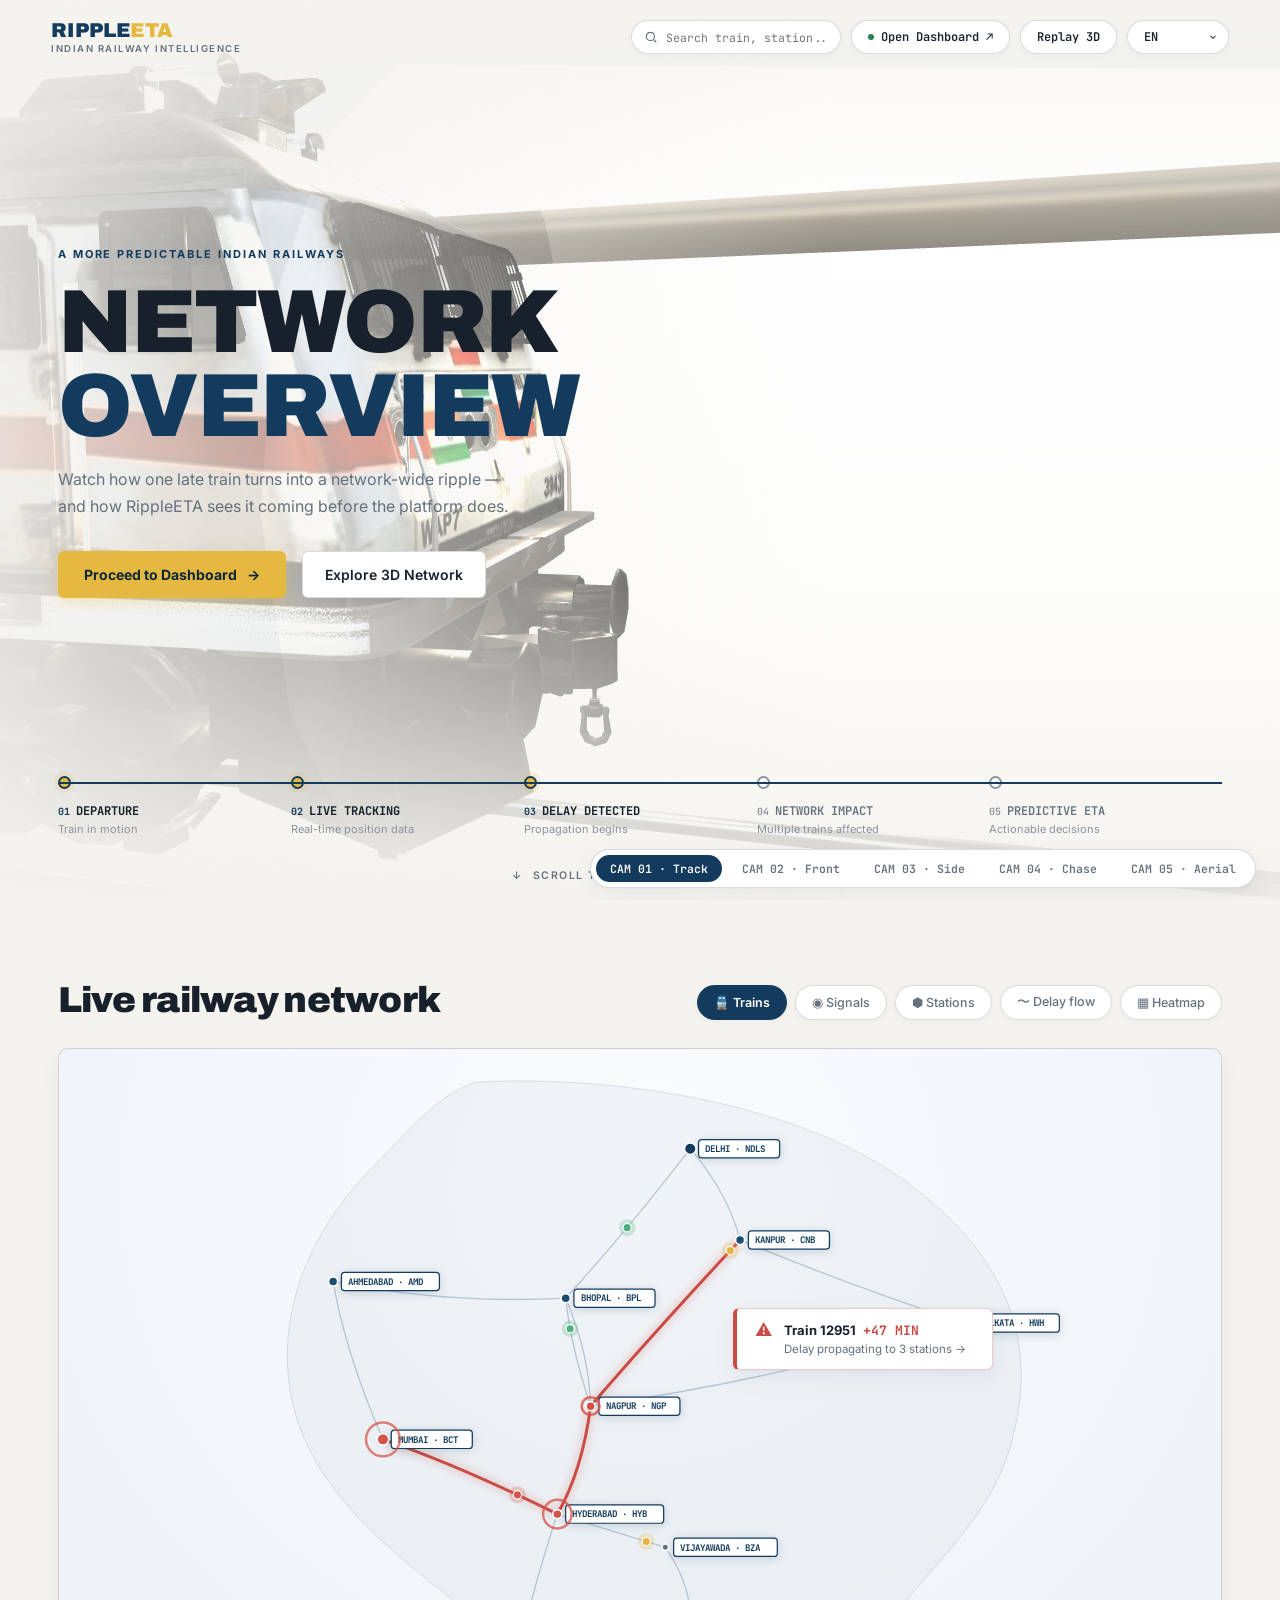
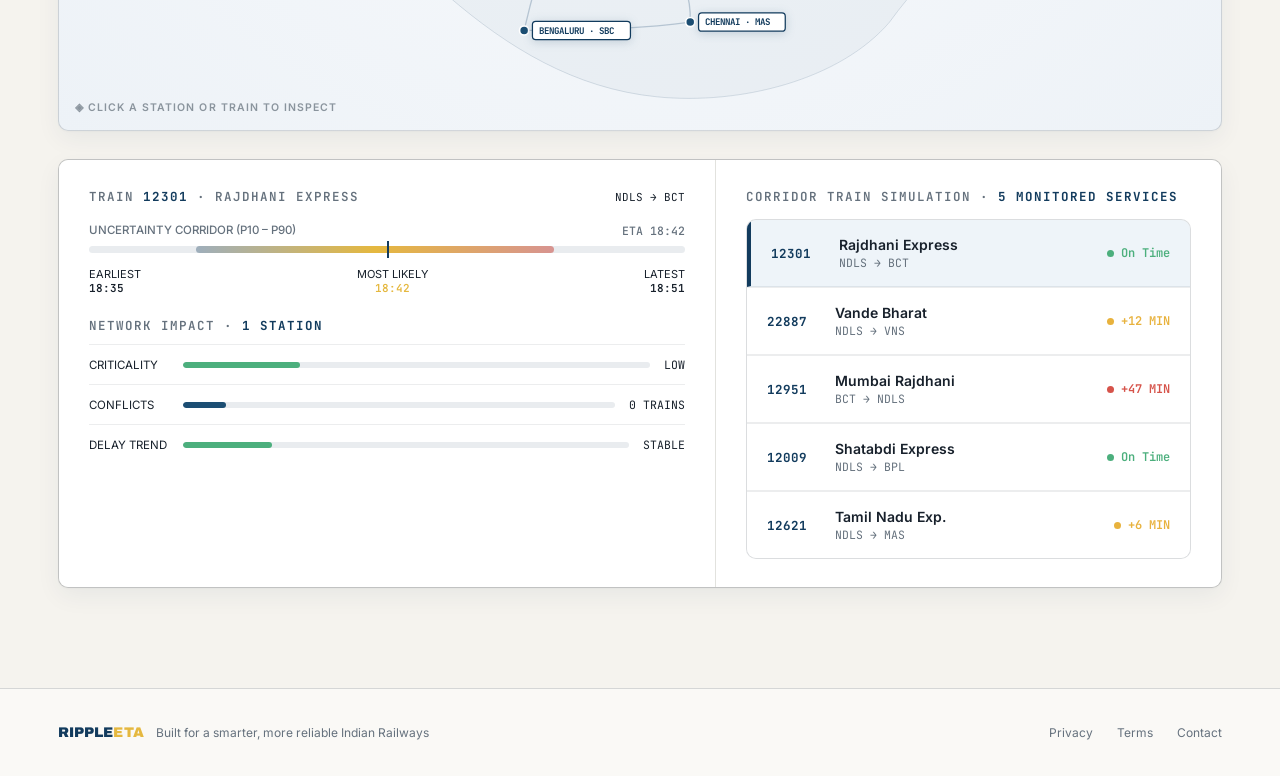
==== commit 0e36cf1f: "fix(eta): dynamic train details selection, aligned camera controls, selective delay flow highlightin" ====
--- a/eta/index.html
+++ b/eta/index.html
@@ -87,6 +87,23 @@
     background:var(--rail-blue-soft); color:var(--rail-blue); border:1px solid rgba(18,59,93,0.12);
     font-size:11.5px; font-weight:700; padding:8px 14px; border-radius:20px; letter-spacing:0.02em;
   }
+  .nav-pill-btn{
+    display:inline-flex; align-items:center; justify-content:center; gap:7px;
+    height:34px; padding:0 16px; background:#FFFFFF;
+    border:1px solid var(--line-strong); border-radius:20px;
+    font-family:'JetBrains Mono',monospace; font-size:12px; font-weight:600;
+    color:var(--text-primary); text-decoration:none;
+    transition:all .2s var(--ease); box-shadow:var(--shadow-sm); cursor:pointer;
+    line-height:1; white-space:nowrap; outline:none;
+  }
+  .nav-pill-btn:hover{
+    background:var(--bg-subtle); border-color:var(--rail-blue); color:var(--rail-blue-dark); text-decoration:none;
+  }
+  select.nav-pill-btn{
+    appearance:none; -webkit-appearance:none; padding-right:26px;
+    background-image:url('data:image/svg+xml;utf8,<svg xmlns="http://www.w3.org/2000/svg" width="10" height="10" viewBox="0 0 24 24" fill="none" stroke="%2317202B" stroke-width="2.5"><polyline points="6 9 12 15 18 9"/></svg>');
+    background-repeat:no-repeat; background-position:right 10px center;
+  }
   .live-dot{width:6px;height:6px;border-radius:50%;background:var(--green); animation:pulse-dot 1.8s infinite;}
   @keyframes pulse-dot{0%,100%{opacity:1;}50%{opacity:.3;}}
   .nav-hide-mobile{display:flex;}
@@ -170,11 +187,13 @@
   @media (max-width:700px){ .step-label{font-size:11px;} }
 
   .scroll-cue{
-    position:absolute; bottom:16px; left:50%; transform:translateX(-50%); z-index:6;
+    position:absolute; bottom:18px; left:50%; transform:translateX(-50%); z-index:6;
     display:flex; align-items:center; gap:10px; font-size:10.5px; letter-spacing:0.14em; color:var(--text-secondary);
-    opacity:0; transition:opacity 1s .8s; font-weight:600;
-  }
-  .scroll-cue.in{opacity:1;}
+    opacity:0; transition:opacity .4s var(--ease), visibility .4s var(--ease); font-weight:600;
+    pointer-events:none;
+  }
+  .scroll-cue.in{opacity:1; visibility:visible;}
+  .scroll-cue.out{opacity:0 !important; visibility:hidden !important;}
   .scroll-cue .chevbob{animation:bob 1.8s infinite ease-in-out;}
   @keyframes bob{0%,100%{transform:translateY(0);}50%{transform:translateY(5px);}}
 
@@ -186,6 +205,7 @@
   }
   .intro.hidden{opacity:0; visibility:hidden; pointer-events:none;}
   .skip-btn{
+    position:relative; z-index:10; cursor:pointer; pointer-events:auto;
     margin:0 28px 28px 0; font-size:12px; color:var(--text-primary); font-weight:600;
     background:#FFFFFF; border:1px solid var(--line-strong); padding:10px 20px; border-radius:20px;
     display:flex; align-items:center; gap:8px; transition:border-color .2s, background .2s; box-shadow:var(--shadow-sm);
@@ -224,12 +244,26 @@
   .station-glow{opacity:0; transition:opacity .25s;}
   .station-node:hover .station-glow, .station-node.hot .station-glow{opacity:1;}
   .station-node:hover .station-core, .station-node.hot .station-core{filter:brightness(1.15);}
-  .station-label{font-family:'Inter',sans-serif; font-size:11px; font-weight:700; fill:var(--rail-blue); opacity:0; transition:opacity .2s; pointer-events:none;}
-  .station-node:hover .station-label, .station-node.hot .station-label{opacity:1;}
-  .station-label-always{font-family:'Inter',sans-serif; font-size:10.5px; font-weight:700; fill:var(--text-primary);}
-
-  .route-line{fill:none; stroke:#9AAEC1; stroke-width:1.6; opacity:0.65;}
-  .route-line.affected{stroke:var(--red); stroke-width:2.8; opacity:1;}
+  
+  .station-badge-group{
+    opacity: 0; pointer-events: none;
+    transition: opacity 0.22s var(--ease), transform 0.22s var(--ease);
+    transform: translateY(2px);
+  }
+  .station-node:hover .station-badge-group,
+  .station-node.hot .station-badge-group,
+  .station-node.active-badge .station-badge-group,
+  .station-node.tier1 .station-badge-group,
+  .stations-layer-on .station-badge-group{
+    opacity: 1; pointer-events: auto; transform: translateY(0);
+  }
+  .station-badge-bg{
+    filter: drop-shadow(0 2px 6px rgba(18,59,93,0.18));
+  }
+
+  .route-line{fill:none; stroke:#9AAEC1; stroke-width:1.6; opacity:0.65; transition: stroke .3s var(--ease), stroke-width .3s var(--ease), opacity .3s var(--ease);}
+  .route-line.affected{stroke:var(--red) !important; stroke-width:3.6 !important; opacity:1 !important; filter: drop-shadow(0 0 6px rgba(201,75,67,0.55));}
+  .route-line.dimmed{opacity:0.12 !important; stroke:#C2D1E0 !important;}
 
   .ripple-pulse{fill:none; stroke:var(--red); stroke-width:3; opacity:0;}
 
@@ -281,6 +315,7 @@
   }
   .train-row:last-child{border-bottom:none;}
   .train-row:hover, .train-row.hot{background:#F7F9FB;}
+  .train-row.selected{background:#EEF4F9; border-left:4px solid var(--rail-blue);}
   .tr-left{display:flex; align-items:center; gap:14px;}
   .tr-code{font-family:'JetBrains Mono',monospace; font-size:12.5px; color:var(--rail-blue); font-weight:700; width:54px;}
   .tr-name{font-size:14px; font-weight:600; color:var(--text-primary);}
@@ -297,12 +332,57 @@
   footer .f-right{display:flex; gap:24px;}
   footer a:hover{color:var(--rail-blue);}
 
+  /* Footer Modals */
+  .modal-overlay {
+    position: fixed; top: 0; left: 0; width: 100vw; height: 100vh;
+    background: rgba(13, 38, 61, 0.45); backdrop-filter: blur(5px);
+    display: flex; align-items: center; justify-content: center;
+    z-index: 99999; opacity: 0; pointer-events: none;
+    transition: opacity 0.25s ease;
+  }
+  .modal-overlay.active { opacity: 1; pointer-events: auto; }
+  .modal-box {
+    background: #FFFFFF; border-radius: var(--radius-m);
+    box-shadow: 0 20px 50px rgba(18,59,93,0.25);
+    max-width: 520px; width: 92%; padding: 28px 32px;
+    border: 1px solid var(--line-strong);
+    transform: translateY(12px); transition: transform 0.25s ease;
+    max-height: 85vh; overflow-y: auto; position: relative;
+  }
+  .modal-overlay.active .modal-box { transform: translateY(0); }
+  .modal-header {
+    display: flex; justify-content: space-between; align-items: center;
+    border-bottom: 1px solid var(--line); padding-bottom: 14px; margin-bottom: 18px;
+  }
+  .modal-title { font-size: 17px; font-weight: 700; color: var(--rail-blue-dark); }
+  .modal-close {
+    background: rgba(23,32,43,0.06); border: none; font-size: 20px; font-weight: 600;
+    width: 32px; height: 32px; border-radius: 50%; display: flex; align-items: center;
+    justify-content: center; cursor: pointer; color: var(--text-secondary); transition: all 0.15s;
+  }
+  .modal-close:hover { background: rgba(201,75,67,0.1); color: var(--red); }
+  .modal-body { font-size: 13.5px; line-height: 1.6; color: var(--text-primary); }
+  .modal-body p { margin-bottom: 12px; }
+  .modal-body h4 { font-size: 14px; color: var(--rail-blue); margin: 14px 0 6px 0; font-weight:700; }
+  .modal-form-group { margin-bottom: 14px; }
+  .modal-form-group label { display: block; font-size: 12px; font-weight: 600; color: var(--text-secondary); margin-bottom: 5px; }
+  .modal-form-group input, .modal-form-group textarea {
+    width: 100%; padding: 10px 12px; border: 1px solid var(--line-strong); border-radius: var(--radius-s);
+    font-size: 13px; font-family: inherit; outline: none; transition: border-color 0.15s;
+  }
+  .modal-form-group input:focus, .modal-form-group textarea:focus { border-color: var(--rail-blue); }
+  .modal-btn {
+    background: var(--rail-blue); color: #FFF; padding: 10px 20px; border-radius: var(--radius-s);
+    font-weight: 600; font-size: 13px; cursor: pointer; border: none; transition: background 0.15s;
+  }
+  .modal-btn:hover { background: var(--rail-blue-dark); }
+
   .fade-up{opacity:0; transform:translateY(26px); transition:opacity .8s var(--ease), transform .8s var(--ease);}
   .fade-up.in{opacity:1; transform:translateY(0);}
 
   /* ---------- WAP-7 HERO HUD & CAM CONTROLS ---------- */
   .wap7-hud{
-    position:absolute; top:104px; left:clamp(20px,4.5vw,64px); z-index:8; width:296px;
+    position:absolute; top:104px; right:clamp(20px,4.5vw,64px); z-index:12; width:296px;
     background:#FFFFFF;
     border:1px solid var(--line-strong); border-left:4px solid var(--yellow);
     border-radius:var(--radius-m); padding:16px 18px;
@@ -333,12 +413,12 @@
   .hud-val.warn{color:var(--yellow-dim);}
   .hud-val.delay{color:var(--red);}
   .hud-hint{
-    font-size:9.5px; letter-spacing:0.12em; color:var(--text-muted); margin-top:12px;
-    padding-top:8px; border-top:1px dashed var(--line); display:flex; align-items:center; gap:6px; font-weight:600;
+    font-size:9.5px; color:var(--text-muted); margin-top:12px; padding-top:8px;
+    border-top:1px dashed var(--line); letter-spacing:0.04em; font-family:'JetBrains Mono',monospace;
   }
 
   .cam-controls{
-    position:absolute; bottom:24px; right:clamp(16px,4vw,56px); z-index:8;
+    position:absolute; bottom:12px; right:clamp(12px, 2.5vw, 24px); z-index:8;
     display:flex; gap:6px; background:#FFFFFF;
     padding:5px; border-radius:24px; border:1px solid var(--line-strong);
     box-shadow:var(--shadow-card);
@@ -351,7 +431,7 @@
   .cam-btn.active{background:var(--rail-blue); color:#FFFFFF;}
 
   @media (max-width:760px){
-    .wap7-hud{width:250px; top:76px; padding:12px 14px;}
+    .wap7-hud{width:calc(100vw - 32px); right:16px; top:80px; padding:12px 14px;}
     .cam-controls{display:none;}
   }
 </style>
@@ -362,7 +442,7 @@
 <div class="intro" id="intro">
   <canvas id="intro-canvas" style="position:absolute;inset:0;width:100%;height:100%;"></canvas>
   <div class="intro-caption mono" id="intro-caption">DEPARTING NEW DELHI</div>
-  <button class="skip-btn" id="skip-intro">Skip intro <span aria-hidden="true">→</span></button>
+  <button class="skip-btn" id="skip-intro" onclick="window.endIntro && window.endIntro()">Skip intro <span aria-hidden="true">→</span></button>
 </div>
 
 <!-- ============ NAV ============ -->
@@ -371,24 +451,23 @@
     <div class="brand-word">RIPPLE<span>ETA</span></div>
     <div class="brand-sub">INDIAN RAILWAY INTELLIGENCE</div>
   </div>
-  <div class="nav-links">
-    <a href="#top" class="active">Home</a>
-    <a href="#network">Network</a>
-    <a href="/dashboard/index.html" style="font-weight:600; color:var(--rail-blue);">Dashboard ↗</a>
-    <a href="/dashboard/index.html" style="opacity:.85">Portals</a>
-    <a href="#top" onclick="document.getElementById('replay-intro')?.click(); return false;">Replay 3D</a>
-  </div>
-  <div class="nav-right nav-hide-mobile">
-    <div class="search">
-      <svg width="14" height="14" viewBox="0 0 24 24" fill="none" stroke="currentColor" stroke-width="2"><circle cx="11" cy="11" r="7"/><path d="M21 21l-4.3-4.3"/></svg>
-      Search train, station...
+  <div class="nav-right nav-hide-mobile" style="display:flex; align-items:center; gap:10px;">
+    <div class="search" style="position:relative; width:210px; padding:0 12px; height:34px; background:#FFFFFF; border:1px solid var(--line-strong); border-radius:20px; display:flex; align-items:center; gap:8px; box-shadow:var(--shadow-sm);">
+      <svg width="14" height="14" viewBox="0 0 24 24" fill="none" stroke="currentColor" stroke-width="2" style="color:var(--text-secondary); flex-shrink:0;"><circle cx="11" cy="11" r="7"/><path d="M21 21l-4.3-4.3"/></svg>
+      <input type="text" id="nav-search-input" placeholder="Search train, station..." autocomplete="off" style="width:100%; border:none; background:transparent; font-family:'JetBrains Mono',monospace; font-size:11.5px; color:var(--text-primary); outline:none;" />
+      <div id="search-dropdown" class="search-dropdown" style="display:none; position:absolute; top:40px; left:0; right:0; background:#FFFFFF; border:1px solid var(--line-strong); border-radius:12px; box-shadow:0 8px 24px rgba(18,59,93,0.12); z-index:100; max-height:260px; overflow-y:auto; padding:6px 0;"></div>
     </div>
-    <select id="lang-select" class="lang-select" aria-label="Select Language" style="background:#1e293b; color:#f8fafc; border:1px solid #334155; border-radius:4px; padding:0.2rem 0.4rem; font-size:0.75rem; font-family:'JetBrains Mono', monospace; cursor:pointer;">
+    <a href="/dashboard/index.html" class="nav-pill-btn">
+      <span class="live-dot"></span> Open Dashboard ↗
+    </a>
+    <button type="button" class="nav-pill-btn" onclick="if(window.triggerReplay3D) window.triggerReplay3D();">
+      Replay 3D
+    </button>
+    <select id="lang-select" class="lang-select nav-pill-btn" aria-label="Select Language">
       <option value="en">EN</option>
       <option value="hi">HI (हिंदी)</option>
       <option value="mr">MR (मराठी)</option>
     </select>
-    <a href="/dashboard/index.html" class="live-pill" style="text-decoration:none; cursor:pointer; background:var(--yellow-soft); color:var(--rail-blue-dark); border-color:var(--yellow); font-weight:700;"><span class="live-dot"></span> Open Dashboard ↗</a>
   </div>
 </nav>
 
@@ -429,12 +508,6 @@
       <a class="btn-primary" href="/dashboard/index.html">Proceed to Dashboard <span aria-hidden="true">→</span></a>
       <a class="btn-secondary" href="#network">Explore 3D Network</a>
     </div>
-    <div class="watch-row">
-      <div class="play-circle" id="replay-intro" title="Replay intro">
-        <svg width="13" height="13" viewBox="0 0 24 24" fill="currentColor"><path d="M8 5v14l11-7z"/></svg>
-      </div>
-      <span>Watch the network in motion · 0:24</span>
-    </div>
   </div>
 
   <div class="step-rail" id="step-rail">
@@ -490,21 +563,21 @@
       <div class="eta-corridor">
         <div class="corridor-row"><span>UNCERTAINTY CORRIDOR (P10 – P90)</span><span id="dp-eta" class="mono">ETA 18:42</span></div>
         <div class="corridor-bar">
-          <div class="corridor-fill"></div>
-          <div class="corridor-marker" style="left:50%;"></div>
+          <div class="corridor-fill" id="dp-corridor-fill"></div>
+          <div class="corridor-marker" id="dp-corridor-marker" style="left:50%;"></div>
         </div>
         <div class="corridor-labels">
-          <div><div style="color:var(--grey)">EARLIEST</div><div class="mono">18:35</div></div>
-          <div style="text-align:center"><div style="color:var(--grey)">MOST LIKELY</div><div class="mono" style="color:var(--yellow)">18:42</div></div>
-          <div style="text-align:right"><div style="color:var(--grey)">LATEST</div><div class="mono">18:51</div></div>
+          <div><div style="color:var(--grey)">EARLIEST</div><div class="mono" id="dp-earliest">18:35</div></div>
+          <div style="text-align:center"><div style="color:var(--grey)">MOST LIKELY</div><div class="mono" id="dp-mostlikely" style="color:var(--yellow)">18:42</div></div>
+          <div style="text-align:right"><div style="color:var(--grey)">LATEST</div><div class="mono" id="dp-latest">18:51</div></div>
         </div>
       </div>
 
       <div style="margin-top:22px;">
-        <div class="panel-title mono" style="margin-bottom:10px;">NETWORK IMPACT · <b id="dp-impact-stations">3 STATIONS</b></div>
-        <div class="impact-row"><span style="width:80px;color:var(--grey);font-size:11.5px;">CRITICALITY</span><div class="impact-bar-wrap"><div class="impact-bar" style="width:64%;background:var(--yellow);"></div></div><span class="mono" style="font-size:11.5px;">MEDIUM</span></div>
-        <div class="impact-row"><span style="width:80px;color:var(--grey);font-size:11.5px;">CONFLICTS</span><div class="impact-bar-wrap"><div class="impact-bar" style="width:38%;background:var(--blue);"></div></div><span class="mono" style="font-size:11.5px;">2 TRAINS</span></div>
-        <div class="impact-row"><span style="width:80px;color:var(--grey);font-size:11.5px;">DELAY TREND</span><div class="impact-bar-wrap"><div class="impact-bar" style="width:80%;background:var(--red);"></div></div><span class="mono" style="font-size:11.5px;">WORSENING</span></div>
+        <div class="panel-title mono" style="margin-bottom:10px;">NETWORK IMPACT · <b id="dp-impact-stations">1 STATION</b></div>
+        <div class="impact-row"><span style="width:80px;color:var(--grey);font-size:11.5px;">CRITICALITY</span><div class="impact-bar-wrap"><div class="impact-bar" id="dp-crit-bar" style="width:25%;background:var(--green);"></div></div><span class="mono" id="dp-crit-val" style="font-size:11.5px;">LOW</span></div>
+        <div class="impact-row"><span style="width:80px;color:var(--grey);font-size:11.5px;">CONFLICTS</span><div class="impact-bar-wrap"><div class="impact-bar" id="dp-conf-bar" style="width:10%;background:var(--blue);"></div></div><span class="mono" id="dp-conf-val" style="font-size:11.5px;">0 TRAINS</span></div>
+        <div class="impact-row"><span style="width:80px;color:var(--grey);font-size:11.5px;">DELAY TREND</span><div class="impact-bar-wrap"><div class="impact-bar" id="dp-trend-bar" style="width:20%;background:var(--green);"></div></div><span class="mono" id="dp-trend-val" style="font-size:11.5px;">STABLE</span></div>
       </div>
     </div>
 
@@ -521,12 +594,21 @@
     <span>Built for a smarter, more reliable Indian Railways</span>
   </div>
   <div class="f-right">
-    <a href="#" onclick="return false;">Privacy</a>
-    <a href="#" onclick="return false;">Terms</a>
-    <a href="#" onclick="return false;">Contact</a>
-    <span>Data inspired by Indian Railways</span>
+    <a href="privacy.html" target="_blank" rel="noopener noreferrer">Privacy</a>
+    <a href="javascript:void(0)" onclick="openFooterModal('terms')">Terms</a>
+    <a href="javascript:void(0)" onclick="openFooterModal('contact')">Contact</a>
   </div>
 </footer>
+
+<div class="modal-overlay" id="footerModal" onclick="if(event.target===this) closeFooterModal();">
+  <div class="modal-box">
+    <div class="modal-header">
+      <h3 class="modal-title" id="modalTitle">Privacy Policy</h3>
+      <button class="modal-close" onclick="closeFooterModal()">&times;</button>
+    </div>
+    <div class="modal-body" id="modalBody"></div>
+  </div>
+</div>
 
 <script src="three.min.js"></script>
 <script>
@@ -546,11 +628,11 @@
    DATA
 ====================================================================== */
 const TRAINS = [
-  {code:'12301', name:'Rajdhani Express', route:'NDLS → BCT', status:'On Time', statusColor:'#4CAF7D', x:640, y:250, delay:0},
-  {code:'22887', name:'Vande Bharat', route:'NDLS → VNS', status:'+12 MIN', statusColor:'#E8B23D', x:760, y:330, delay:12},
-  {code:'12951', name:'Mumbai Rajdhani', route:'BCT → NDLS', status:'+47 MIN', statusColor:'#D6534A', x:520, y:430, delay:47},
-  {code:'12009', name:'Shatabdi Express', route:'NDLS → BPL', status:'On Time', statusColor:'#4CAF7D', x:610, y:320, delay:0},
-  {code:'12621', name:'Tamil Nadu Exp.', route:'NDLS → MAS', status:'+6 MIN', statusColor:'#E8B23D', x:720, y:560, delay:6},
+  {code:'12301', name:'Rajdhani Express', route:'NDLS → BCT', status:'On Time', statusColor:'#4CAF7D', x:640, y:250, delay:0, eta:'18:42', earliest:'18:35', mostlikely:'18:42', latest:'18:51', corridorLeft:'50%', impactStations:'1 STATION', criticality:'LOW', critWidth:'25%', critColor:'#4CAF7D', conflicts:'0 TRAINS', confWidth:'10%', confColor:'#1C4E73', trend:'STABLE', trendWidth:'20%', trendColor:'#4CAF7D'},
+  {code:'22887', name:'Vande Bharat', route:'NDLS → VNS', status:'+12 MIN', statusColor:'#E8B23D', x:760, y:330, delay:12, eta:'14:22', earliest:'14:15', mostlikely:'14:22', latest:'14:38', corridorLeft:'45%', impactStations:'2 STATIONS', criticality:'MEDIUM', critWidth:'55%', critColor:'#E8B23D', conflicts:'1 TRAIN', confWidth:'35%', confColor:'#1C4E73', trend:'MODERATE', trendWidth:'50%', trendColor:'#E8B23D'},
+  {code:'12951', name:'Mumbai Rajdhani', route:'BCT → NDLS', status:'+47 MIN', statusColor:'#D6534A', x:520, y:430, delay:47, eta:'09:17', earliest:'08:58', mostlikely:'09:17', latest:'09:45', corridorLeft:'65%', impactStations:'3 STATIONS', criticality:'HIGH', critWidth:'85%', critColor:'#D6534A', conflicts:'3 TRAINS', confWidth:'75%', confColor:'#D6534A', trend:'WORSENING', trendWidth:'85%', trendColor:'#D6534A'},
+  {code:'12009', name:'Shatabdi Express', route:'NDLS → BPL', status:'On Time', statusColor:'#4CAF7D', x:610, y:320, delay:0, eta:'11:30', earliest:'11:26', mostlikely:'11:30', latest:'11:38', corridorLeft:'50%', impactStations:'0 STATIONS', criticality:'MINIMAL', critWidth:'15%', critColor:'#4CAF7D', conflicts:'0 TRAINS', confWidth:'5%', confColor:'#1C4E73', trend:'STABLE', trendWidth:'15%', trendColor:'#4CAF7D'},
+  {code:'12621', name:'Tamil Nadu Exp.', route:'NDLS → MAS', status:'+6 MIN', statusColor:'#E8B23D', x:720, y:560, delay:6, eta:'07:11', earliest:'07:06', mostlikely:'07:11', latest:'07:22', corridorLeft:'40%', impactStations:'1 STATION', criticality:'LOW', critWidth:'35%', critColor:'#E8B23D', conflicts:'1 TRAIN', confWidth:'25%', confColor:'#1C4E73', trend:'IMPROVING', trendWidth:'30%', trendColor:'#4CAF7D'}
 ];
 
 // stylised station layout (relative composition inspired by reference image)
@@ -581,8 +663,12 @@
    NAV SCROLL STATE
 ====================================================================== */
 const navEl = document.getElementById('nav');
+const scrollCueEl = document.getElementById('scroll-cue');
+
 window.addEventListener('scroll', () => {
-  navEl.classList.toggle('scrolled', window.scrollY > 40);
+  const isScrolled = window.scrollY > 30;
+  if (navEl) navEl.classList.toggle('scrolled', isScrolled);
+  if (scrollCueEl) scrollCueEl.classList.toggle('out', isScrolled);
 }, {passive:true});
 
 /* ======================================================================
@@ -620,10 +706,61 @@
 
 function selectTrain(i){
   const t = TRAINS[i];
-  document.getElementById('dp-code').textContent = t.code;
-  document.getElementById('dp-name').textContent = t.name.toUpperCase();
-  document.getElementById('dp-route').textContent = t.route;
+  if (!t) return;
+
+  const dpCode = document.getElementById('dp-code');
+  const dpName = document.getElementById('dp-name');
+  const dpRoute = document.getElementById('dp-route');
+  if (dpCode) dpCode.textContent = t.code;
+  if (dpName) dpName.textContent = t.name.toUpperCase();
+  if (dpRoute) dpRoute.textContent = t.route;
+
+  const dpEta = document.getElementById('dp-eta');
+  const dpEarliest = document.getElementById('dp-earliest');
+  const dpMostlikely = document.getElementById('dp-mostlikely');
+  const dpLatest = document.getElementById('dp-latest');
+  const dpMarker = document.getElementById('dp-corridor-marker');
+
+  if (dpEta) dpEta.textContent = 'ETA ' + t.eta;
+  if (dpEarliest) dpEarliest.textContent = t.earliest;
+  if (dpMostlikely) dpMostlikely.textContent = t.mostlikely;
+  if (dpLatest) dpLatest.textContent = t.latest;
+  if (dpMarker) dpMarker.style.left = t.corridorLeft || '50%';
+
+  const dpImpact = document.getElementById('dp-impact-stations');
+  if (dpImpact) dpImpact.textContent = t.impactStations;
+
+  const dpCritBar = document.getElementById('dp-crit-bar');
+  const dpCritVal = document.getElementById('dp-crit-val');
+  if (dpCritBar) {
+    dpCritBar.style.width = t.critWidth;
+    dpCritBar.style.background = t.critColor;
+  }
+  if (dpCritVal) dpCritVal.textContent = t.criticality;
+
+  const dpConfBar = document.getElementById('dp-conf-bar');
+  const dpConfVal = document.getElementById('dp-conf-val');
+  if (dpConfBar) {
+    dpConfBar.style.width = t.confWidth;
+    dpConfBar.style.background = t.confColor;
+  }
+  if (dpConfVal) dpConfVal.textContent = t.conflicts;
+
+  const dpTrendBar = document.getElementById('dp-trend-bar');
+  const dpTrendVal = document.getElementById('dp-trend-val');
+  if (dpTrendBar) {
+    dpTrendBar.style.width = t.trendWidth;
+    dpTrendBar.style.background = t.trendColor;
+  }
+  if (dpTrendVal) dpTrendVal.textContent = t.trend;
+
+  document.querySelectorAll('.train-row').forEach((r, idx) => {
+    r.classList.toggle('selected', idx === i);
+  });
 }
+
+// Initial selection
+selectTrain(0);
 
 /* ======================================================================
    SVG NETWORK MAP
@@ -683,28 +820,85 @@
 const tierRadius = {1:7, 2:5.5, 3:4};
 STATIONS.forEach(s => {
   stationByCode[s.code] = s;
-  const g = makeEl('g', {class:'station-node', 'data-code':s.code, tabindex:'0', role:'button', 'aria-label':s.name});
-  g.appendChild(makeEl('circle', {class:'station-glow', cx:s.x, cy:s.y, r:tierRadius[s.tier]+9, fill:tierColor[s.tier], opacity:'0.12'}));
-  g.appendChild(makeEl('circle', {class:'station-core', cx:s.x, cy:s.y, r:tierRadius[s.tier], fill:tierColor[s.tier], stroke:'#FFFFFF', 'stroke-width':'2'}));
-  if(s.tier===1){
-    g.appendChild(makeEl('text', {class:'station-label-always', x:s.x+12, y:s.y+4}, )).textContent = s.name.toUpperCase();
-  }
-  const hoverLabel = makeEl('text', {class:'station-label', x:s.x+12, y:s.y-10});
-  hoverLabel.textContent = `${s.name.toUpperCase()} · ${s.code}`;
-  g.appendChild(hoverLabel);
+  const isTier1 = s.tier === 1;
+  const g = makeEl('g', {
+    class: `station-node ${isTier1 ? 'tier1' : ''}`,
+    'data-code': s.code,
+    tabindex: '0',
+    role: 'button',
+    'aria-label': s.name
+  });
+
+  g.appendChild(makeEl('circle', {
+    class: 'station-glow',
+    cx: s.x, cy: s.y,
+    r: tierRadius[s.tier]+9,
+    fill: tierColor[s.tier],
+    opacity: '0.12'
+  }));
+
+  g.appendChild(makeEl('circle', {
+    class: 'station-core',
+    cx: s.x, cy: s.y,
+    r: tierRadius[s.tier],
+    fill: tierColor[s.tier],
+    stroke: '#FFFFFF',
+    'stroke-width': '2'
+  }));
+
+  // Station Badge Pill (White background + dark blue border + crisp typography)
+  const labelGroup = makeEl('g', { class: 'station-badge-group' });
+  const labelStr = `${s.name.toUpperCase()} · ${s.code}`;
+  const textLen = labelStr.length;
+  const rectW = Math.max(90, textLen * 6.8 + 16);
+  const rectH = 22;
+  const rectX = s.x + 10;
+  const rectY = s.y - 11;
+
+  const bgRect = makeEl('rect', {
+    class: 'station-badge-bg',
+    x: rectX, y: rectY,
+    width: rectW, height: rectH,
+    rx: 4, ry: 4,
+    fill: '#FFFFFF',
+    stroke: '#123B5D',
+    'stroke-width': '1.5'
+  });
+
+  const badgeText = makeEl('text', {
+    class: 'station-badge-text',
+    x: rectX + 8,
+    y: rectY + 15,
+    'font-family': "'JetBrains Mono', 'Inter', monospace",
+    'font-size': '11',
+    'font-weight': '700',
+    fill: '#123B5D'
+  });
+  badgeText.textContent = labelStr;
+
+  labelGroup.appendChild(bgRect);
+  labelGroup.appendChild(badgeText);
+  g.appendChild(labelGroup);
+
   g.addEventListener('mouseenter', () => g.classList.add('hot'));
-  g.addEventListener('mouseleave', () => g.classList.remove('hot'));
-  g.addEventListener('click', () => inspectStation(s));
+  g.addEventListener('mouseleave', () => {
+    if (!g.classList.contains('active-badge')) g.classList.remove('hot');
+  });
+  g.addEventListener('click', (e) => {
+    e.stopPropagation();
+    inspectStation(s);
+  });
+
   stationGroup.appendChild(g);
 });
 svg.appendChild(stationGroup);
 
 function inspectStation(s){
-  document.getElementById('net-head').scrollIntoView({behavior:'smooth', block:'start'});
-  const alert = document.getElementById('train-alert');
-  // quick pulse feedback
-  stationGroup.querySelectorAll('.station-node').forEach(n => n.classList.remove('hot'));
-  document.querySelector(`.station-node[data-code="${s.code}"]`).classList.add('hot');
+  const node = document.querySelector(`.station-node[data-code="${s.code}"]`);
+  if (node) {
+    node.classList.toggle('active-badge');
+    node.classList.add('hot');
+  }
 }
 
 // train icons (moving)
@@ -815,8 +1009,30 @@
   const opacity = on ? 1 : 0;
   if(name==='trains') trainGroup.style.opacity = opacity;
   if(name==='signals') signalGroup.style.opacity = opacity;
-  if(name==='stations') stationGroup.style.opacity = on ? 1 : 0.35;
-  if(name==='delay') routeGroup.querySelectorAll('.route-line').forEach(p=>p.style.strokeWidth = on ? '2.2' : '1.4');
+  if(name==='stations') {
+    stationGroup.style.opacity = on ? 1 : 0.35;
+    stationGroup.classList.toggle('stations-layer-on', on);
+  }
+  if(name==='delay') {
+    if(on){
+      for(let i=0; i<DELAY_ROUTE.length-1; i++){
+        const key = DELAY_ROUTE[i]+'-'+DELAY_ROUTE[i+1];
+        const path = routeEls[key];
+        if(path) path.classList.add('affected');
+      }
+      Object.values(routeEls).forEach(path => {
+        if(!path.classList.contains('affected')){
+          path.classList.add('dimmed');
+        }
+      });
+      runRipple();
+    } else {
+      Object.values(routeEls).forEach(path => {
+        path.classList.remove('affected');
+        path.classList.remove('dimmed');
+      });
+    }
+  }
   if(name==='heat') heatGroup.style.opacity = opacity;
 }
 document.querySelectorAll('[data-layer]').forEach(btn => {
@@ -1380,12 +1596,16 @@
   function endIntro(){
     if(introDone) return;
     introDone = true;
-    if(introEl) introEl.classList.add('hidden');
+    if(introEl) {
+      introEl.classList.add('hidden');
+      introEl.style.display = 'none';
+    }
     if(heroContentEl) heroContentEl.classList.add('in');
     if(stepRailEl) stepRailEl.classList.add('in');
     if(scrollCueEl) scrollCueEl.classList.add('in');
     notifyETAComplete();
   }
+  window.endIntro = endIntro;
 
   if(skipBtn) skipBtn.addEventListener('click', endIntro);
   setTimeout(cycleCaption, 100);
@@ -1395,19 +1615,23 @@
   }, 1600);
   setTimeout(endIntro, INTRO_DUR);
 
+  window.triggerReplay3D = function() {
+    introDone = false;
+    introStart = performance.now();
+    capIdx = 0;
+    if(introEl) {
+      introEl.classList.remove('hidden');
+      introEl.style.display = 'flex';
+    }
+    if(heroContentEl) heroContentEl.classList.remove('in');
+    if(stepRailEl) stepRailEl.classList.remove('in');
+    if(scrollCueEl) scrollCueEl.classList.remove('in');
+    cycleCaption();
+    setTimeout(endIntro, INTRO_DUR);
+  };
   const replayBtn = document.getElementById('replay-intro');
   if(replayBtn){
-    replayBtn.addEventListener('click', () => {
-      introDone = false;
-      introStart = performance.now();
-      capIdx = 0;
-      if(introEl) introEl.classList.remove('hidden');
-      if(heroContentEl) heroContentEl.classList.remove('in');
-      if(stepRailEl) stepRailEl.classList.remove('in');
-      if(scrollCueEl) scrollCueEl.classList.remove('in');
-      cycleCaption();
-      setTimeout(endIntro, INTRO_DUR);
-    });
+    replayBtn.addEventListener('click', window.triggerReplay3D);
   }
 
   /* ---------------- ANIMATION LOOP ---------------- */
@@ -1576,6 +1800,290 @@
 
   requestAnimationFrame(animate);
 })();
+
+function openFooterModal(type) {
+  const modal = document.getElementById('footerModal');
+  const title = document.getElementById('modalTitle');
+  const body = document.getElementById('modalBody');
+  if(!modal || !title || !body) return;
+
+  if (type === 'privacy') {
+    title.innerText = 'Privacy Policy';
+    body.innerHTML = `
+      <h4>1. Data Collection & Telemetry</h4>
+      <p>RippleETA monitors real-time train movement telemetry, schedule deviations, and corridor signal states to calculate accurate arrival confidence intervals (P10–P90).</p>
+      <h4>2. User Privacy</h4>
+      <p>No personal location data or identity tracking is stored. Anonymous query sessions are processed solely for network optimization and live delay predictions.</p>
+      <h4>3. Data Protection Compliance</h4>
+      <p>All data transit between official Indian Railways API endpoints and RippleETA intelligence engines is encrypted using TLS 1.3 protocol standards.</p>
+    `;
+  } else if (type === 'terms') {
+    title.innerText = 'Terms of Service';
+    body.innerHTML = `
+      <h4>1. Service Purpose</h4>
+      <p>RippleETA provides probabilistic ETA forecasting and corridor conflict propagation analysis for Indian Railways operational overview.</p>
+      <h4>2. ETA Accuracy Disclaimer</h4>
+      <p>ETA confidence bands (P10 Earliest, P50 Most Likely, P90 Latest) represent dynamic statistical models based on current signal flow and historical delay trends.</p>
+      <h4>3. Usage Terms</h4>
+      <p>Operational personnel and passengers may utilize RippleETA visualizations for schedule tracking and corridor dispatch monitoring.</p>
+    `;
+  } else if (type === 'contact') {
+    title.innerText = 'Contact Us';
+    body.innerHTML = `
+      <p style="margin-bottom:16px;">Have feedback, operational queries, or system integration inquiries? Get in touch with the RippleETA team.</p>
+      <form onsubmit="handleContactSubmit(event)">
+        <div class="modal-form-group">
+          <label>Your Name</label>
+          <input type="text" id="c_name" placeholder="e.g. Rahul Sharma" required />
+        </div>
+        <div class="modal-form-group">
+          <label>Email Address</label>
+          <input type="email" id="c_email" placeholder="name@domain.com" required />
+        </div>
+        <div class="modal-form-group">
+          <label>Message</label>
+          <textarea id="c_msg" rows="3" placeholder="Enter your inquiry or feedback..." required></textarea>
+        </div>
+        <div style="display:flex; justify-content:flex-end;">
+          <button type="submit" class="modal-btn">Send Message</button>
+        </div>
+      </form>
+    `;
+  }
+  modal.classList.add('active');
+}
+
+function closeFooterModal() {
+  const modal = document.getElementById('footerModal');
+  if (modal) modal.classList.remove('active');
+}
+
+function handleContactSubmit(e) {
+  e.preventDefault();
+  const body = document.getElementById('modalBody');
+  if(body) {
+    body.innerHTML = `
+      <div style="text-align:center; padding: 24px 10px;">
+        <div style="width:48px; height:48px; border-radius:50%; background:var(--green-soft); color:var(--green); display:flex; align-items:center; justify-content:center; margin: 0 auto 16px auto; font-size:24px;">✓</div>
+        <h4 style="font-size:16px; margin-bottom:8px;">Message Sent Successfully!</h4>
+        <p style="color:var(--text-secondary); font-size:13px;">Thank you for contacting RippleETA support. Our team will review your inquiry shortly.</p>
+        <button class="modal-btn" style="margin-top:20px;" onclick="closeFooterModal()">Close Window</button>
+      </div>
+    `;
+  }
+}
+
+// ── Multi-Language Translation Engine (EN, HI, MR) ─────────────────────────
+const RIPPLEETA_I18N = {
+  hi: {
+    "Network Overview": "नेटवर्क अवलोकन",
+    "A MORE PREDICTABLE INDIAN RAILWAYS": "एक अधिक अनुमानित भारतीय रेल",
+    "NETWORK OVERVIEW": "नेटवर्क अवलोकन",
+    "Open Dashboard ↗": "डैशबोर्ड खोलें ↗",
+    "Home": "मुख्य पृष्ठ",
+    "Network": "नेटवर्क",
+    "Dashboard": "डैशबोर्ड",
+    "Portals": "पोर्टल्स",
+    "Replay 3D": "रीप्ले 3D",
+    "Search train, station...": "ट्रेन, स्टेशन खोजें...",
+    "Built for a smarter, more reliable Indian Railways": "स्मार्ट और अधिक विश्वसनीय भारतीय रेल के लिए निर्मित",
+    "Privacy": "गोपनीयता",
+    "Terms": "शर्तें",
+    "Contact": "संपर्क",
+    "Privacy Policy": "गोपनीयता नीति",
+    "User Privacy": "उपयोगकर्ता गोपनीयता",
+    "Data Protection Compliance": "डेटा सुरक्षा अनुपालन",
+    "Data Collection & Telemetry": "डेटा संग्रह और टेलीमेट्री",
+    "One network. Seven decisions. One calibrated signal.": "एक नेटवर्क। सात निर्णय। एक कैलिब्रेटेड सिग्नल।"
+  },
+  mr: {
+    "Network Overview": "नेटवर्क विहंगावलोकन",
+    "A MORE PREDICTABLE INDIAN RAILWAYS": "अधिक अंदाजण्यायोग्य भारतीय रेल्वे",
+    "NETWORK OVERVIEW": "नेटवर्क विहंगावलोकन",
+    "Open Dashboard ↗": "डॅशबोर्ड उघडा ↗",
+    "Home": "मुख्यपृष्ठ",
+    "Network": "नेटवर्क",
+    "Dashboard": "डॅशबोर्ड",
+    "Portals": "पोर्टल्स",
+    "Replay 3D": "रिप्ले 3D",
+    "Search train, station...": "ट्रेन, स्टेशन शोधा...",
+    "Built for a smarter, more reliable Indian Railways": "स्मार्ट आणि अधिक विश्वासार्ह भारतीय रेल्वेसाठी निर्मित",
+    "Privacy": "गोपनीयता",
+    "Terms": "अटी",
+    "Contact": "संपर्क",
+    "Privacy Policy": "गोपनीयता धोरण",
+    "User Privacy": "वापरकर्ता गोपनीयता",
+    "Data Protection Compliance": "डेटा संरक्षण पालन",
+    "Data Collection & Telemetry": "डेटा संकलन आणि टेलिमेट्री",
+    "One network. Seven decisions. One calibrated signal.": "एक नेटवर्क. सात निर्णय. एक कॅलिब्रेटेड सिग्नल."
+  }
+};
+
+function setTranslateCookie(lang) {
+  const cookieVal = (lang === 'en' || !lang) ? '' : `/en/${lang}`;
+  document.cookie = `googtrans=${cookieVal}; path=/;`;
+  document.cookie = `googtrans=${cookieVal}; path=/; domain=${window.location.hostname};`;
+}
+
+function applyPageLanguage(lang) {
+  const currentLang = localStorage.getItem('rippleeta_language');
+  localStorage.setItem('rippleeta_language', lang);
+  setTranslateCookie(lang);
+
+  // Apply quick inline translation
+  const dict = RIPPLEETA_I18N[lang];
+  if (dict) {
+    const walkNodes = (node) => {
+      if (node.nodeType === Node.TEXT_NODE) {
+        const txt = node.nodeValue.trim();
+        if (txt && dict[txt]) {
+          node.nodeValue = node.nodeValue.replace(txt, dict[txt]);
+        }
+      } else if (node.nodeType === Node.ELEMENT_NODE && !['SCRIPT', 'STYLE', 'SELECT', 'OPTION'].includes(node.tagName)) {
+        node.childNodes.forEach(walkNodes);
+      }
+    };
+    walkNodes(document.body);
+  }
+
+  // Trigger Google Translate engine
+  const googCombo = document.querySelector('.goog-te-combo');
+  if (googCombo) {
+    googCombo.value = lang;
+    googCombo.dispatchEvent(new Event('change'));
+  } else if (currentLang && currentLang !== lang) {
+    location.reload();
+  }
+}
+
+function initTranslateWidget() {
+  const savedLang = localStorage.getItem('rippleeta_language') || 'en';
+  const langSelect = document.getElementById('lang-select');
+  if (langSelect) {
+    langSelect.value = savedLang;
+    langSelect.addEventListener('change', (e) => {
+      applyPageLanguage(e.target.value);
+    });
+  }
+  if (savedLang !== 'en') {
+    applyPageLanguage(savedLang);
+  }
+}
+
+window.googleTranslateElementInit = function() {
+  new google.translate.TranslateElement({
+    pageLanguage: 'en',
+    includedLanguages: 'en,hi,mr',
+    autoDisplay: false
+  }, 'google_translate_element');
+};
+
+// ── Interactive Train & Station Search Engine ──────────────────────────────
+const SEARCHABLE_TRAINS = [
+  { code: '12301', name: 'Rajdhani Express', route: 'NDLS → BCT', delay: 'On Time' },
+  { code: '20507', name: 'Patna Rajdhani', route: 'NDLS → PNBE', delay: '+22.4 min' },
+  { code: '12951', name: 'Mumbai Rajdhani', route: 'MMCT → NDLS', delay: '+47 min' },
+  { code: '12004', name: 'Lucknow Shatabdi', route: 'NDLS → LKO', delay: 'On Time' },
+  { code: '22436', name: 'Vande Bharat Express', route: 'NDLS → VNS', delay: '+12 min' },
+  { code: '12002', name: 'Bhopal Shatabdi', route: 'NDLS → RKMP', delay: 'On Time' },
+  { code: '56789', name: 'Replay Express', route: 'CNB → PRYJ', delay: '+15 min' }
+];
+
+function initSearchEngine() {
+  const searchInput = document.getElementById('nav-search-input');
+  const searchDropdown = document.getElementById('search-dropdown');
+  if (!searchInput || !searchDropdown) return;
+
+  function renderResults(matches) {
+    if (!matches.length) {
+      searchDropdown.innerHTML = '<div style="padding:10px 14px; font-size:11px; color:var(--text-muted); font-family:monospace;">No matching train or station found</div>';
+      searchDropdown.style.display = 'block';
+      return;
+    }
+
+    searchDropdown.innerHTML = matches.map(t => `
+      <div class="search-item" data-code="${t.code}" style="padding:8px 14px; cursor:pointer; display:flex; justify-content:space-between; align-items:center; border-bottom:1px solid var(--line); transition:background 0.15s;" onmouseover="this.style.background='var(--bg-subtle)'" onmouseout="this.style.background='transparent'">
+        <div>
+          <div style="font-family:'Archivo',sans-serif; font-weight:700; font-size:12px; color:var(--text-primary);">${t.code} &bull; ${t.name}</div>
+          <div style="font-family:'JetBrains Mono',monospace; font-size:10px; color:var(--text-secondary); margin-top:2px;">${t.route}</div>
+        </div>
+        <span style="font-family:'JetBrains Mono',monospace; font-size:10px; font-weight:700; color:${t.delay.includes('+') ? 'var(--red)' : 'var(--green)'};">${t.delay}</span>
+      </div>
+    `).join('');
+    searchDropdown.style.display = 'block';
+
+    searchDropdown.querySelectorAll('.search-item').forEach(item => {
+      item.addEventListener('click', () => {
+        const trainCode = item.getAttribute('data-code');
+        selectSearchedTrain(trainCode);
+      });
+    });
+  }
+
+  function selectSearchedTrain(code) {
+    const idx = TRAINS.findIndex(t => t.code === code);
+    if (idx !== -1) {
+      selectTrain(idx);
+      const found = TRAINS[idx];
+      searchInput.value = `${found.code} - ${found.name}`;
+      searchDropdown.style.display = 'none';
+      const locoSvc = document.querySelector('.hud-svc');
+      if (locoSvc) locoSvc.textContent = `TRAIN ${found.code} · ${found.name.toUpperCase()}`;
+      document.getElementById('net-head')?.scrollIntoView({ behavior: 'smooth', block: 'start' });
+    } else {
+      const found = SEARCHABLE_TRAINS.find(t => t.code === code);
+      if (found) {
+        searchInput.value = `${found.code} - ${found.name}`;
+        searchDropdown.style.display = 'none';
+
+        const locoSvc = document.querySelector('.hud-svc');
+        const dpCode = document.getElementById('dp-code');
+        const dpName = document.getElementById('dp-name');
+
+        if (locoSvc) locoSvc.textContent = `TRAIN ${found.code} · ${found.name.toUpperCase()}`;
+        if (dpCode) dpCode.textContent = found.code;
+        if (dpName) dpName.textContent = found.name.toUpperCase();
+
+        const url = new URL(window.location.href);
+        url.searchParams.set('train', found.code);
+        window.history.replaceState({}, '', url.toString());
+      }
+    }
+  }
+
+  searchInput.addEventListener('input', (e) => {
+    const q = e.target.value.trim().toLowerCase();
+    if (!q) {
+      searchDropdown.style.display = 'none';
+      return;
+    }
+    const matches = SEARCHABLE_TRAINS.filter(t => 
+      t.code.toLowerCase().includes(q) || 
+      t.name.toLowerCase().includes(q) || 
+      t.route.toLowerCase().includes(q)
+    );
+    renderResults(matches);
+  });
+
+  searchInput.addEventListener('focus', () => {
+    if (searchInput.value.trim()) {
+      searchInput.dispatchEvent(new Event('input'));
+    }
+  });
+
+  document.addEventListener('click', (e) => {
+    if (!searchInput.contains(e.target) && !searchDropdown.contains(e.target)) {
+      searchDropdown.style.display = 'none';
+    }
+  });
+}
+
+document.addEventListener('DOMContentLoaded', () => {
+  initTranslateWidget();
+  initSearchEngine();
+});
 </script>
+<div id="google_translate_element" style="display:none;"></div>
+<script type="text/javascript" src="https://translate.google.com/translate_a/element.js?cb=googleTranslateElementInit"></script>
 </body>
 </html>
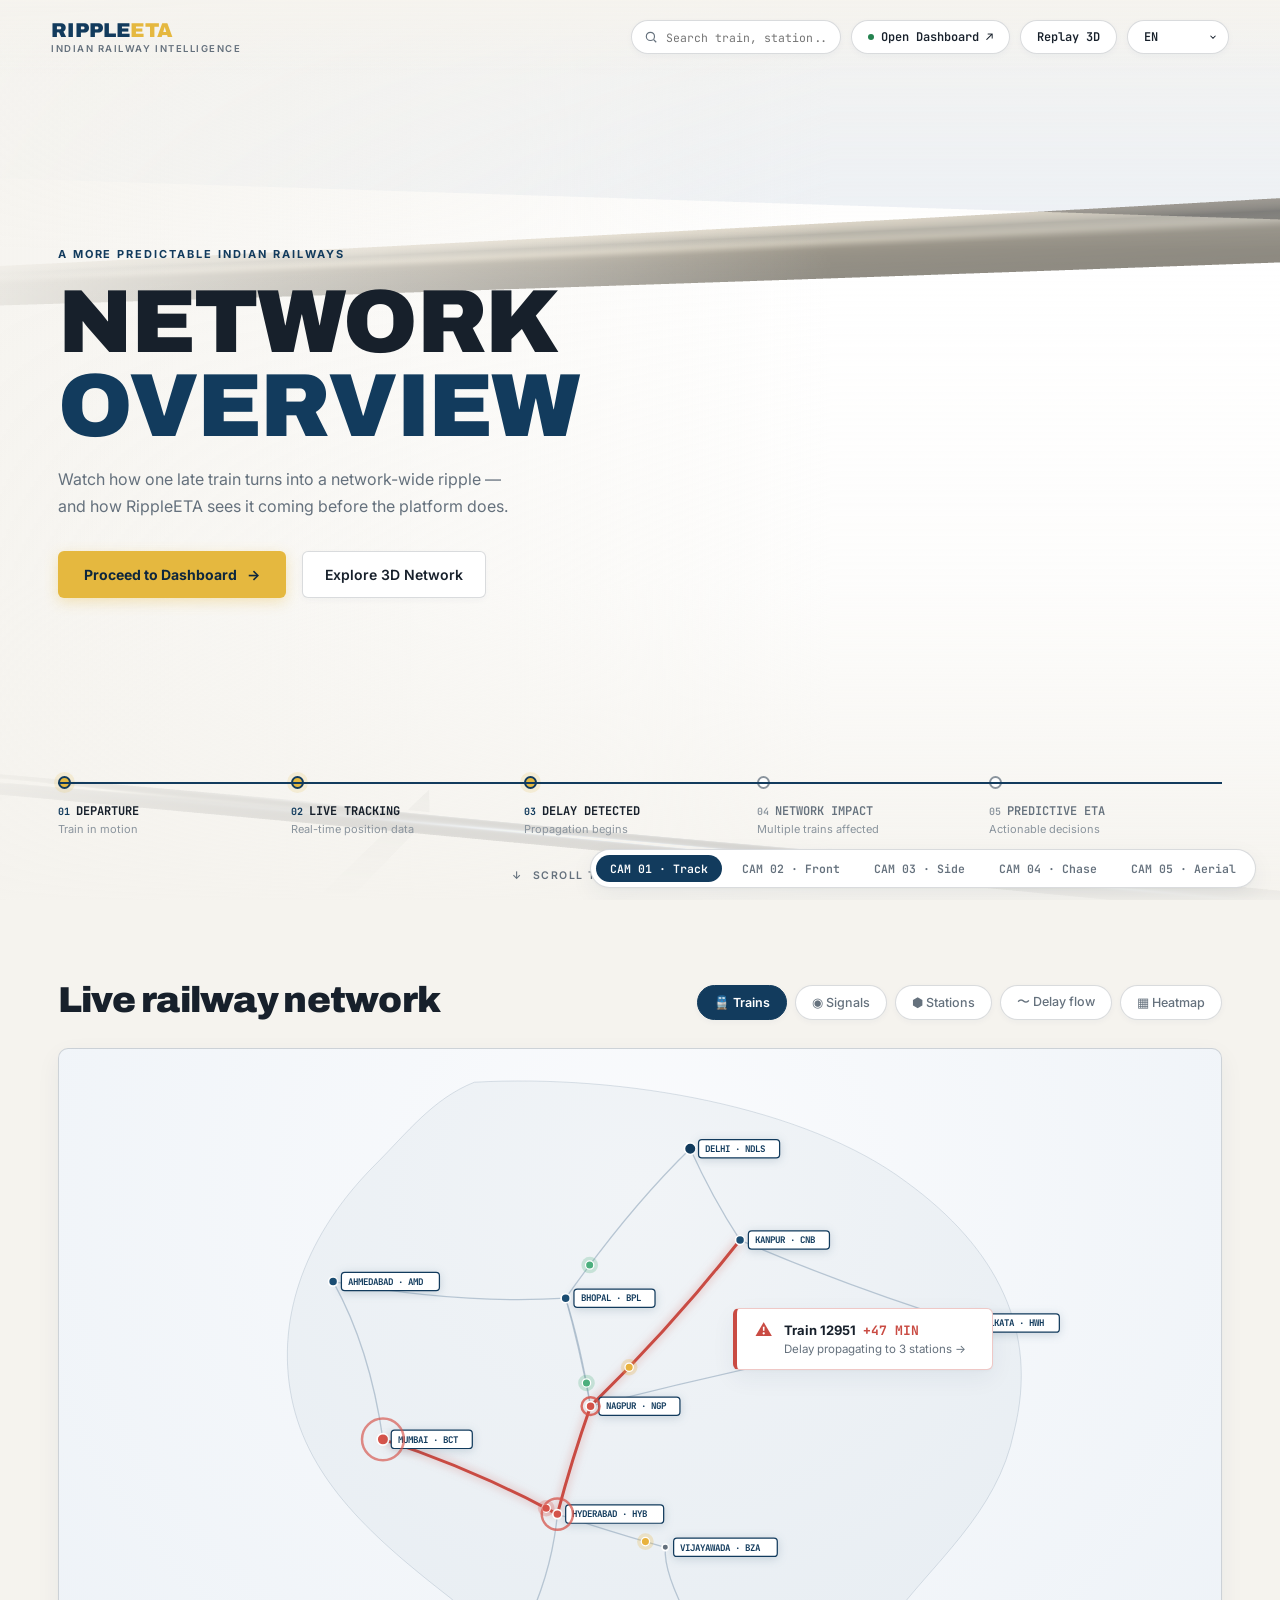
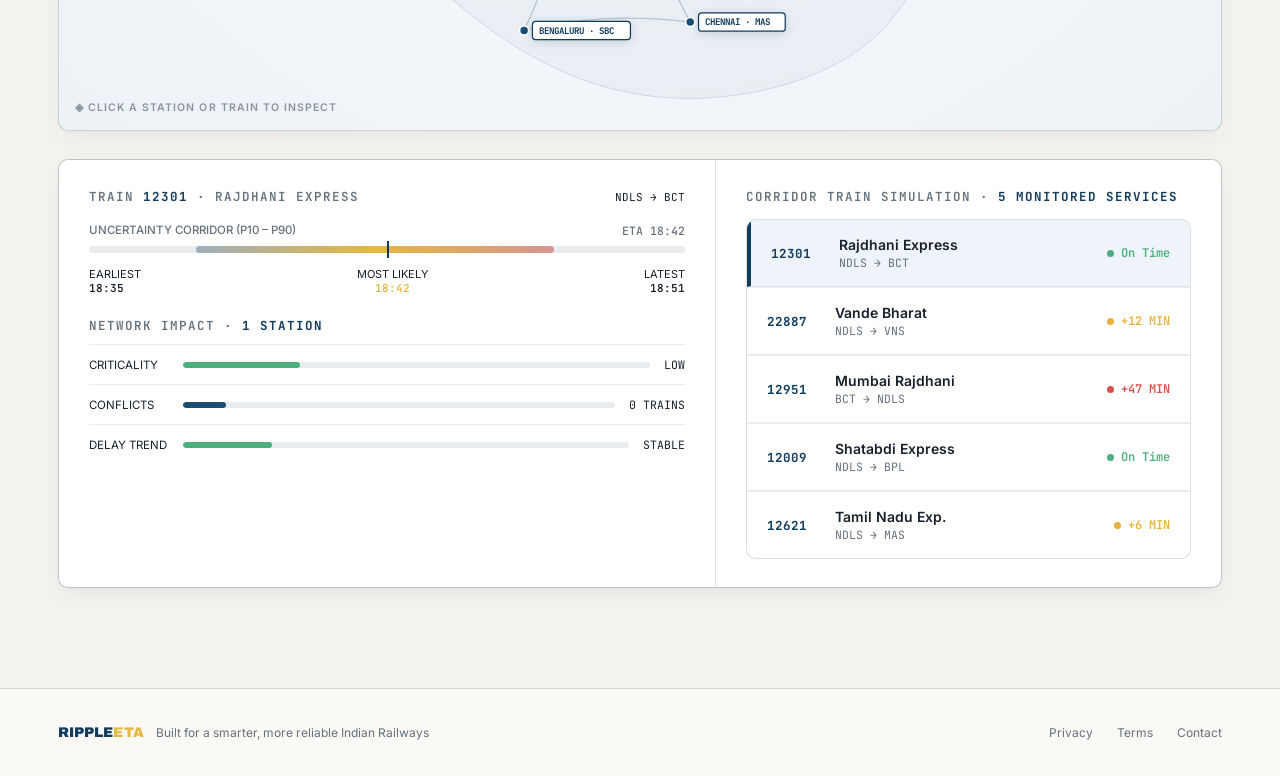
==== commit 1131ec23: "UI Fix" ====
--- a/eta/index.html
+++ b/eta/index.html
@@ -457,7 +457,7 @@
       <input type="text" id="nav-search-input" placeholder="Search train, station..." autocomplete="off" style="width:100%; border:none; background:transparent; font-family:'JetBrains Mono',monospace; font-size:11.5px; color:var(--text-primary); outline:none;" />
       <div id="search-dropdown" class="search-dropdown" style="display:none; position:absolute; top:40px; left:0; right:0; background:#FFFFFF; border:1px solid var(--line-strong); border-radius:12px; box-shadow:0 8px 24px rgba(18,59,93,0.12); z-index:100; max-height:260px; overflow-y:auto; padding:6px 0;"></div>
     </div>
-    <a href="/dashboard/index.html" class="nav-pill-btn">
+    <a href="/dashboard/login.html" class="nav-pill-btn">
       <span class="live-dot"></span> Open Dashboard ↗
     </a>
     <button type="button" class="nav-pill-btn" onclick="if(window.triggerReplay3D) window.triggerReplay3D();">
@@ -505,7 +505,7 @@
     <h1 class="hero-h1 display">NETWORK<br><span class="line2">OVERVIEW</span></h1>
     <p class="hero-sub">Watch how one late train turns into a network-wide ripple — and how RippleETA sees it coming before the platform does.</p>
     <div class="hero-actions">
-      <a class="btn-primary" href="/dashboard/index.html">Proceed to Dashboard <span aria-hidden="true">→</span></a>
+      <a class="btn-primary" href="/dashboard/login.html">Proceed to Dashboard <span aria-hidden="true">→</span></a>
       <a class="btn-secondary" href="#network">Explore 3D Network</a>
     </div>
   </div>
@@ -1970,13 +1970,7 @@
   }
 }
 
-window.googleTranslateElementInit = function() {
-  new google.translate.TranslateElement({
-    pageLanguage: 'en',
-    includedLanguages: 'en,hi,mr',
-    autoDisplay: false
-  }, 'google_translate_element');
-};
+
 
 // ── Interactive Train & Station Search Engine ──────────────────────────────
 const SEARCHABLE_TRAINS = [
@@ -2079,11 +2073,8 @@
 }
 
 document.addEventListener('DOMContentLoaded', () => {
-  initTranslateWidget();
   initSearchEngine();
 });
 </script>
-<div id="google_translate_element" style="display:none;"></div>
-<script type="text/javascript" src="https://translate.google.com/translate_a/element.js?cb=googleTranslateElementInit"></script>
 </body>
 </html>
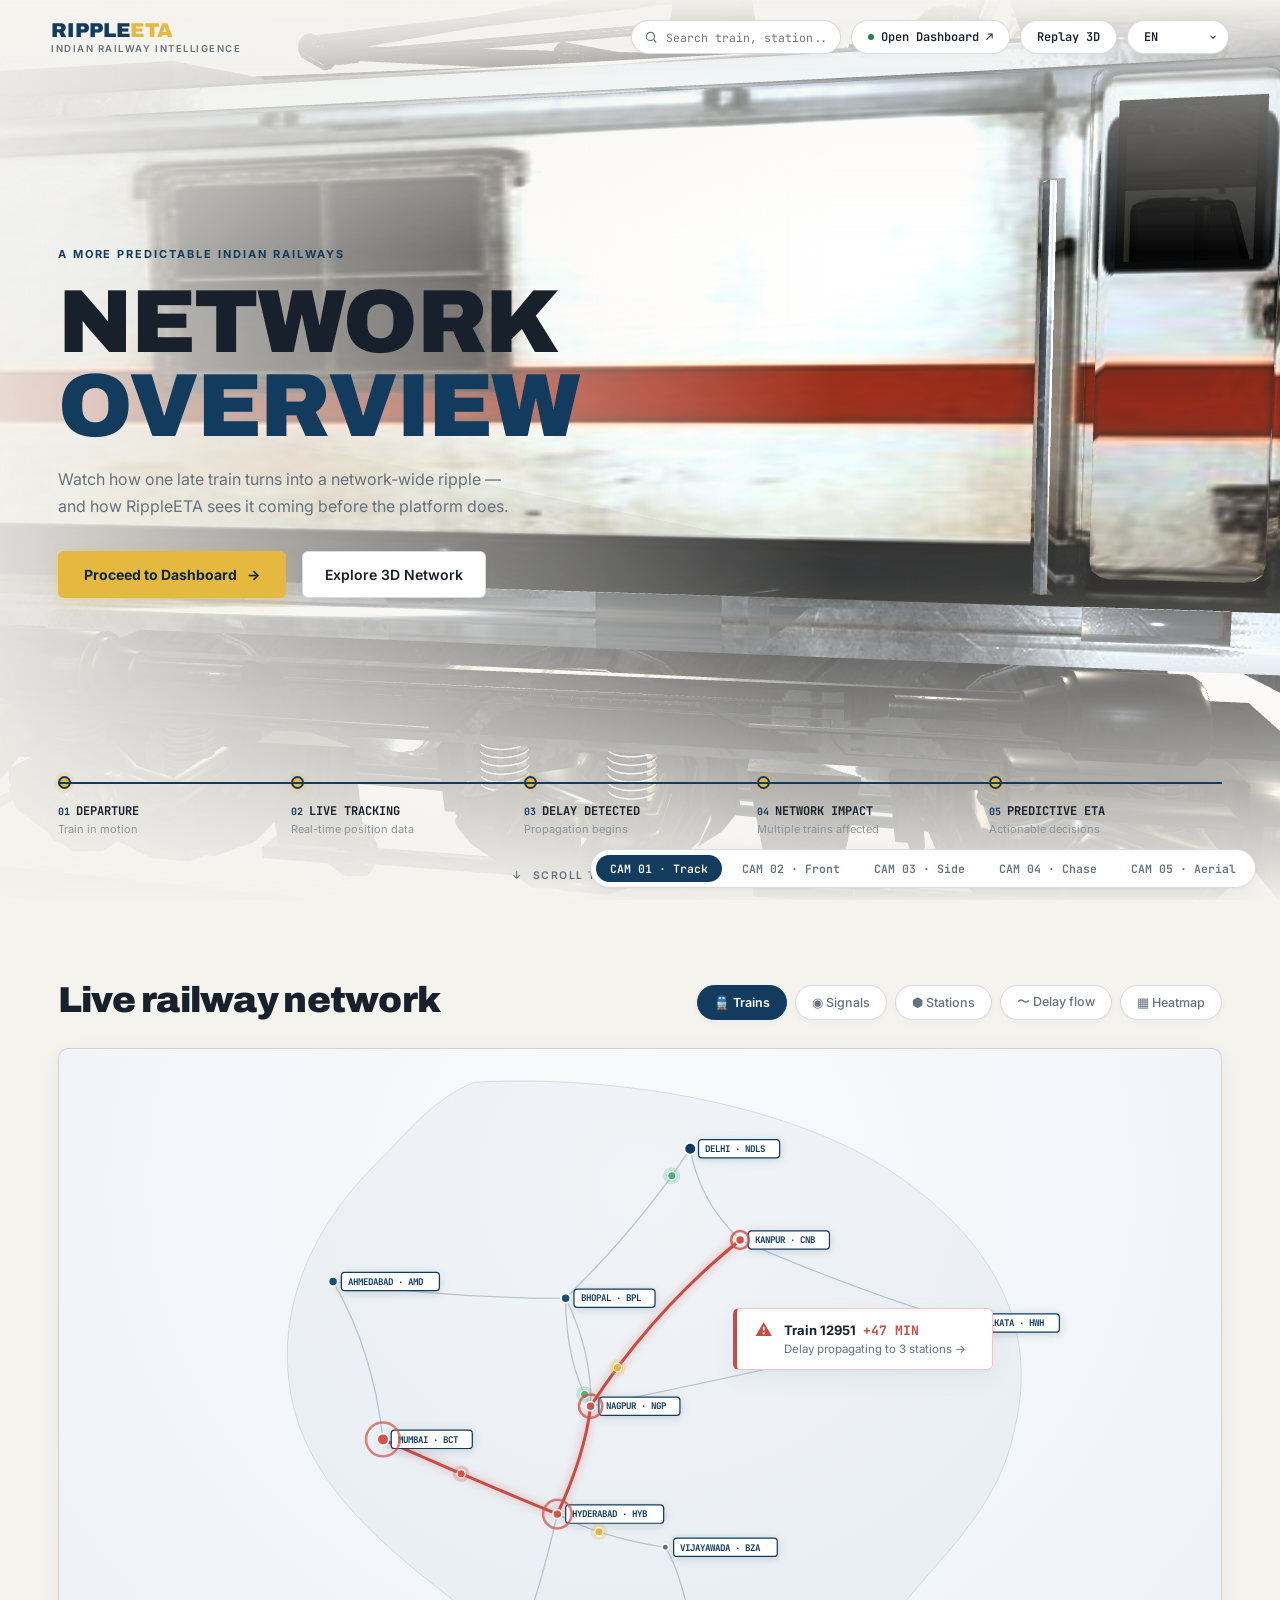
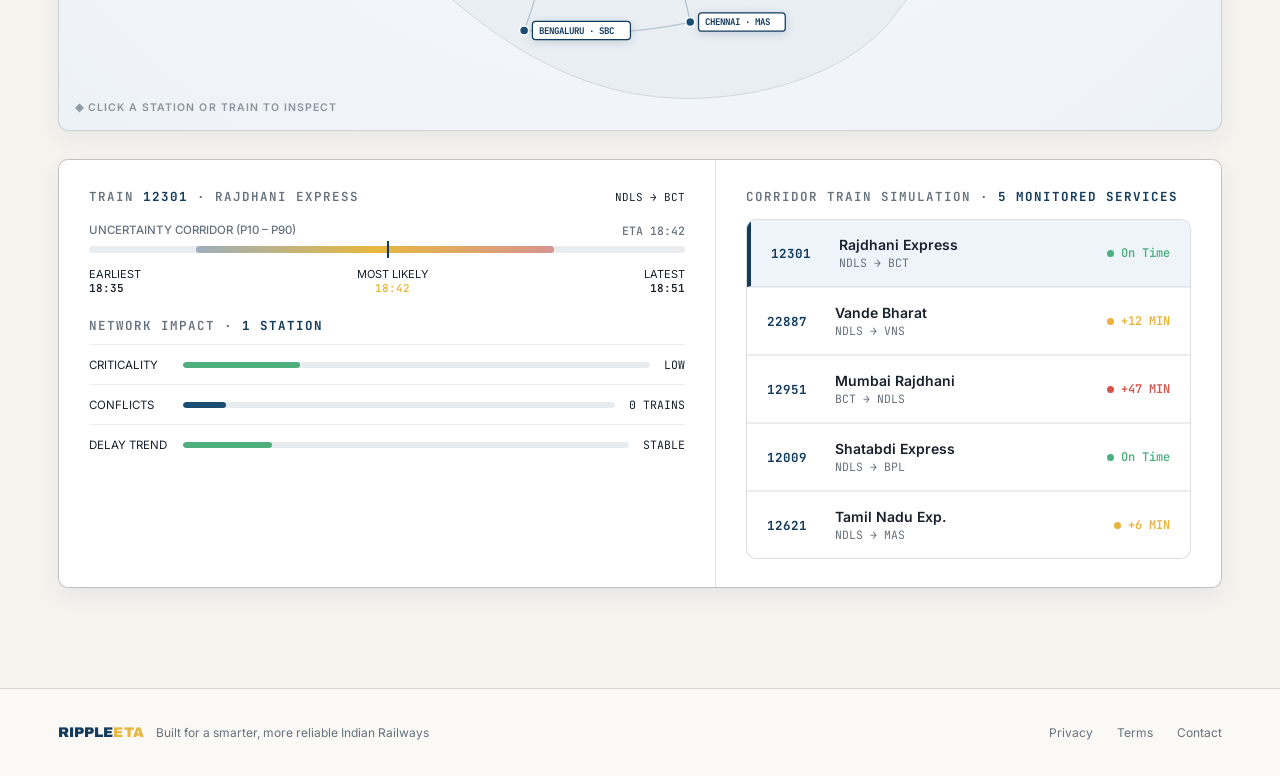
==== commit ca96dcad: "feat(ui): update stakeholder cards to informational display, fix sandbox return to dashboard, and re" ====
--- a/eta/index.html
+++ b/eta/index.html
@@ -457,7 +457,7 @@
       <input type="text" id="nav-search-input" placeholder="Search train, station..." autocomplete="off" style="width:100%; border:none; background:transparent; font-family:'JetBrains Mono',monospace; font-size:11.5px; color:var(--text-primary); outline:none;" />
       <div id="search-dropdown" class="search-dropdown" style="display:none; position:absolute; top:40px; left:0; right:0; background:#FFFFFF; border:1px solid var(--line-strong); border-radius:12px; box-shadow:0 8px 24px rgba(18,59,93,0.12); z-index:100; max-height:260px; overflow-y:auto; padding:6px 0;"></div>
     </div>
-    <a href="/dashboard/login.html" class="nav-pill-btn">
+    <a href="/dashboard/index.html" class="nav-pill-btn">
       <span class="live-dot"></span> Open Dashboard ↗
     </a>
     <button type="button" class="nav-pill-btn" onclick="if(window.triggerReplay3D) window.triggerReplay3D();">
@@ -505,7 +505,7 @@
     <h1 class="hero-h1 display">NETWORK<br><span class="line2">OVERVIEW</span></h1>
     <p class="hero-sub">Watch how one late train turns into a network-wide ripple — and how RippleETA sees it coming before the platform does.</p>
     <div class="hero-actions">
-      <a class="btn-primary" href="/dashboard/login.html">Proceed to Dashboard <span aria-hidden="true">→</span></a>
+      <a class="btn-primary" href="/dashboard/index.html">Proceed to Dashboard <span aria-hidden="true">→</span></a>
       <a class="btn-secondary" href="#network">Explore 3D Network</a>
     </div>
   </div>
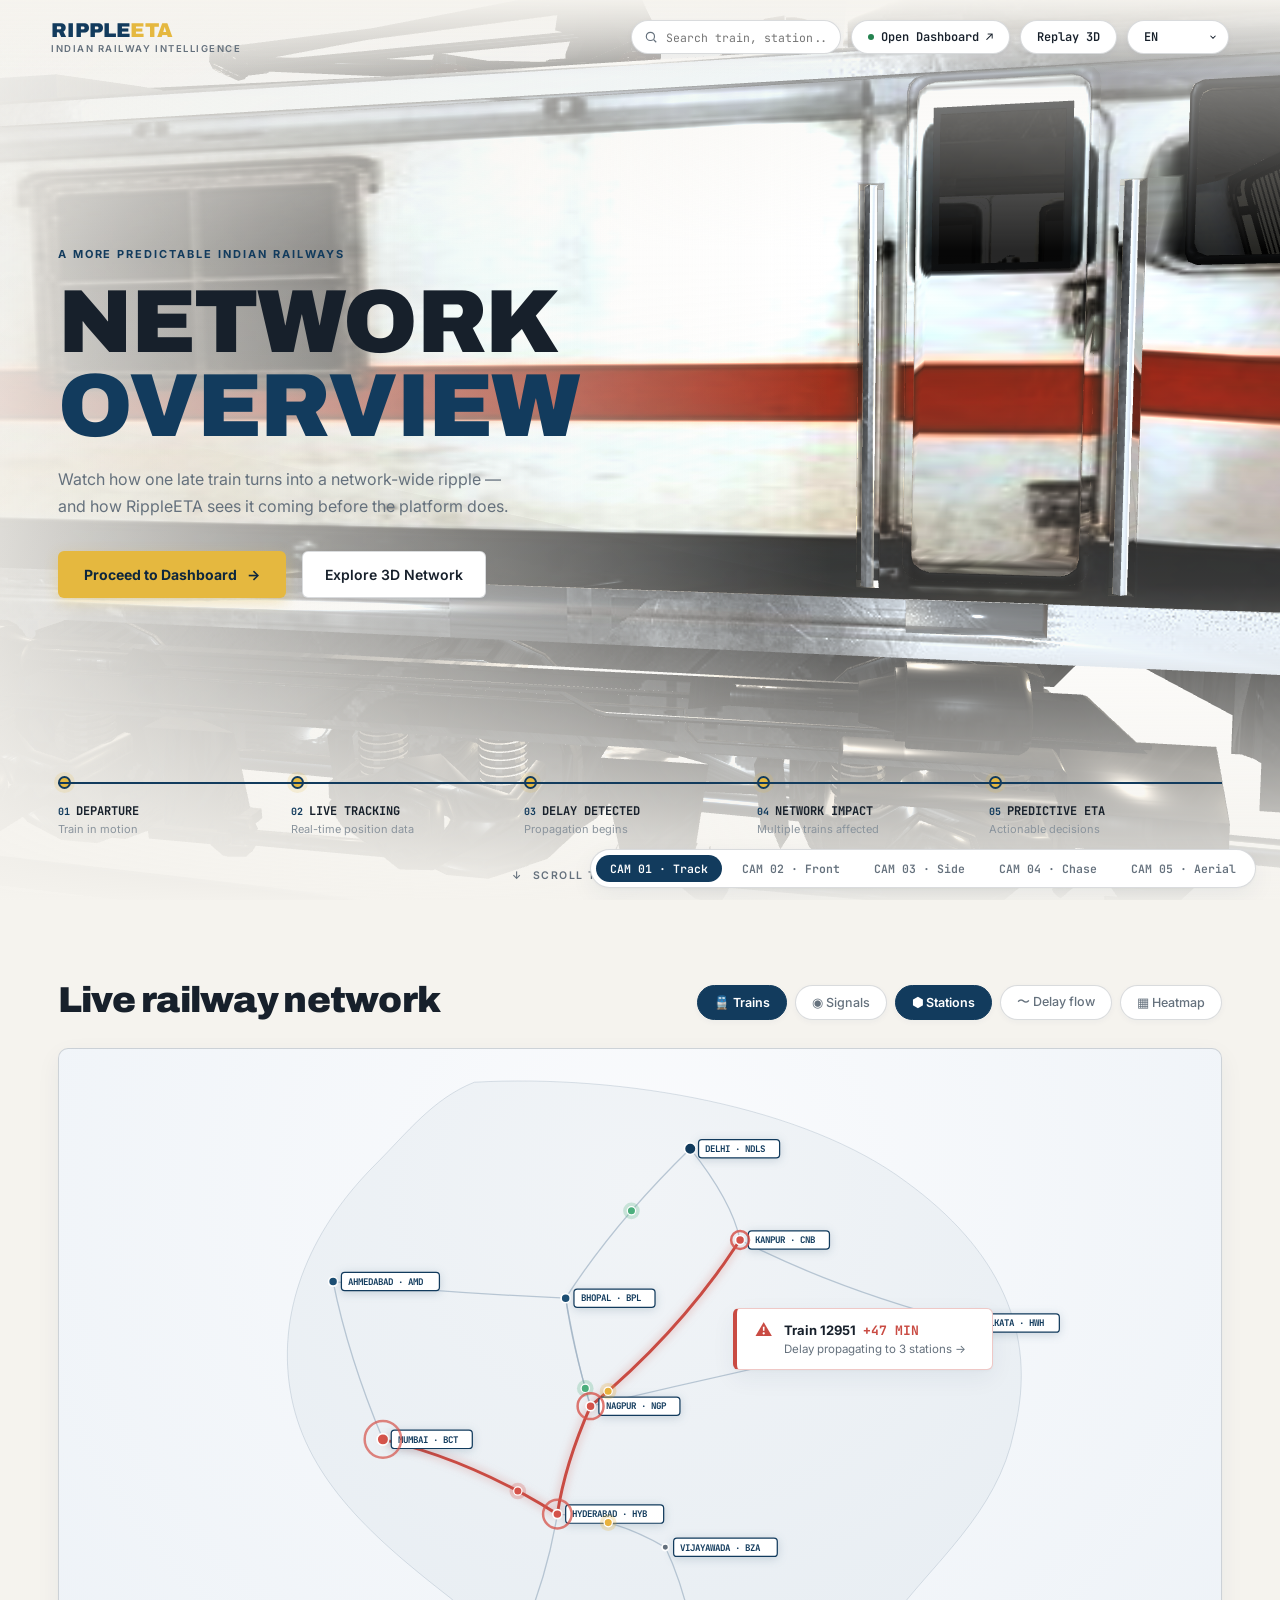
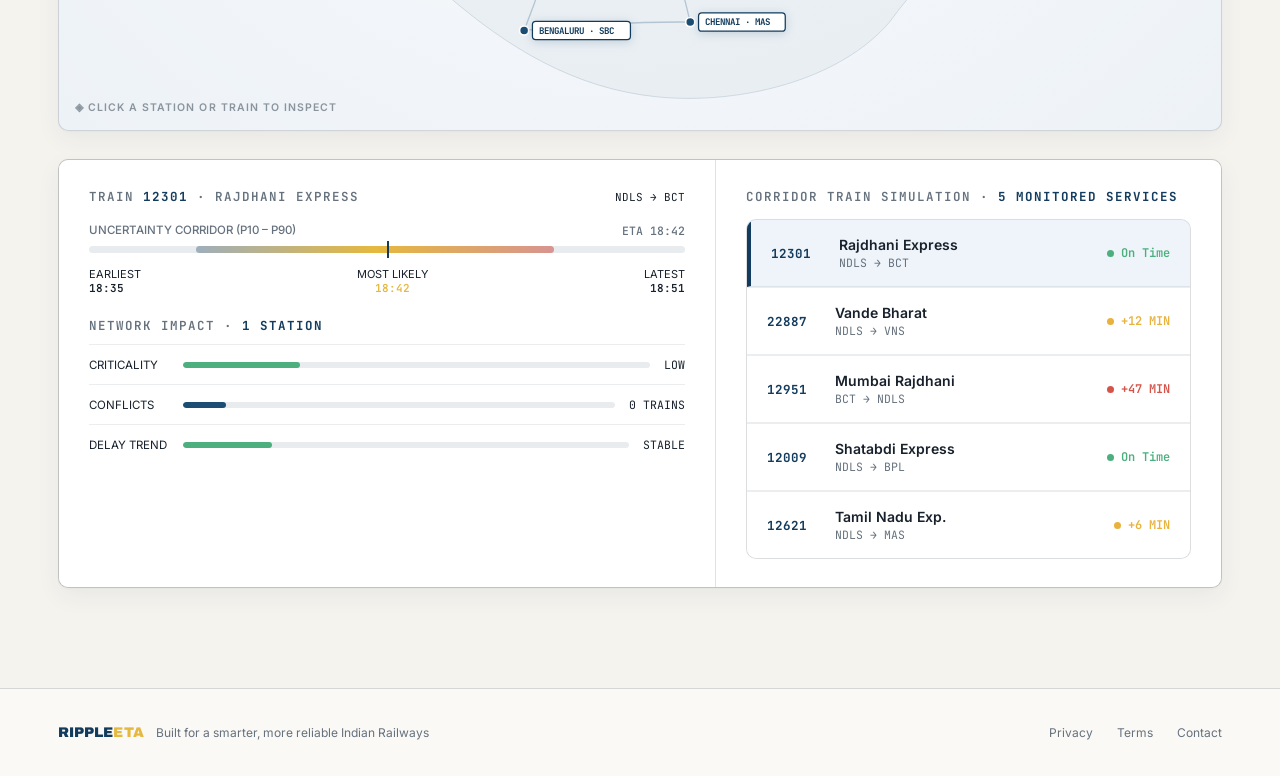
==== commit 8b98ecc7: "Fix Station button toggle state" ====
--- a/eta/index.html
+++ b/eta/index.html
@@ -533,7 +533,7 @@
     <div class="layer-toggle" id="layer-toggle">
       <button class="layer-btn on" data-layer="trains">🚆 Trains</button>
       <button class="layer-btn" data-layer="signals">◉ Signals</button>
-      <button class="layer-btn" data-layer="stations">⬢ Stations</button>
+      <button class="layer-btn on" data-layer="stations">⬢ Stations</button>
       <button class="layer-btn" data-layer="delay">〜 Delay flow</button>
       <button class="layer-btn" data-layer="heat">▦ Heatmap</button>
     </div>
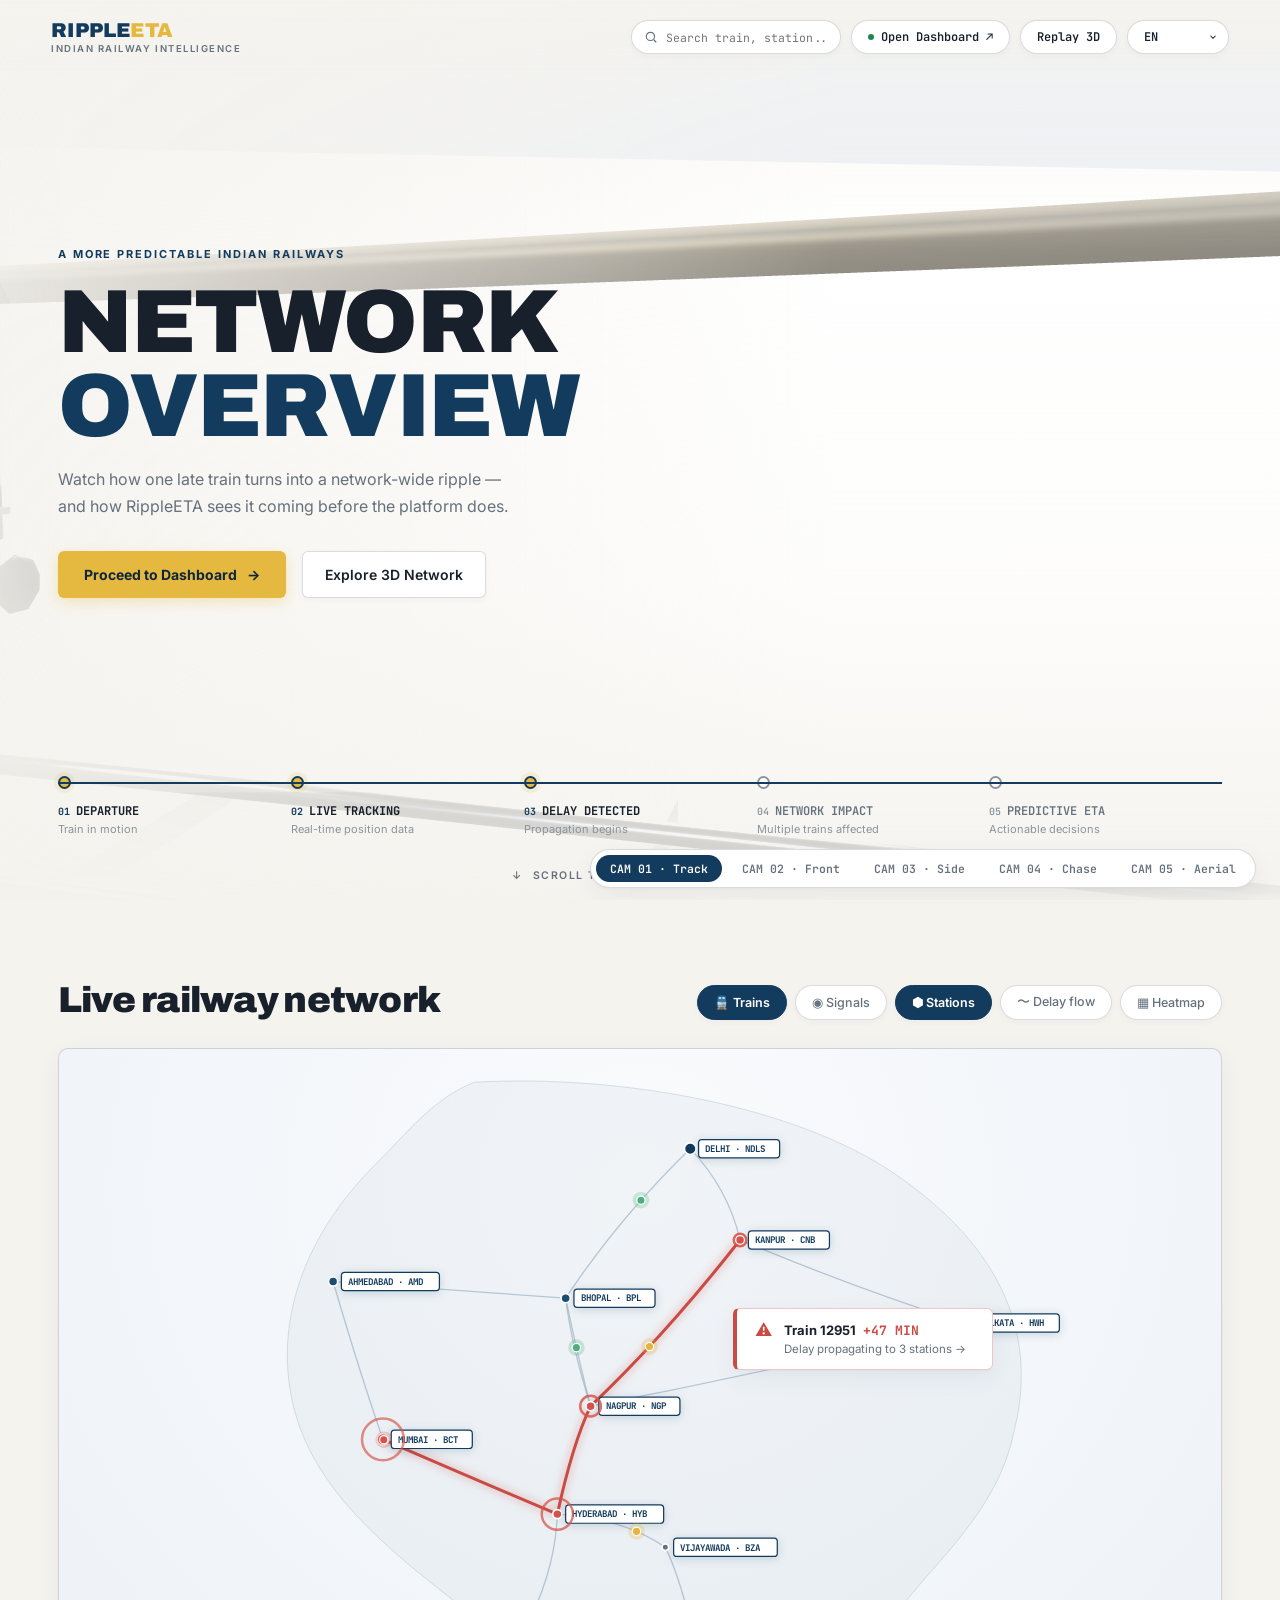
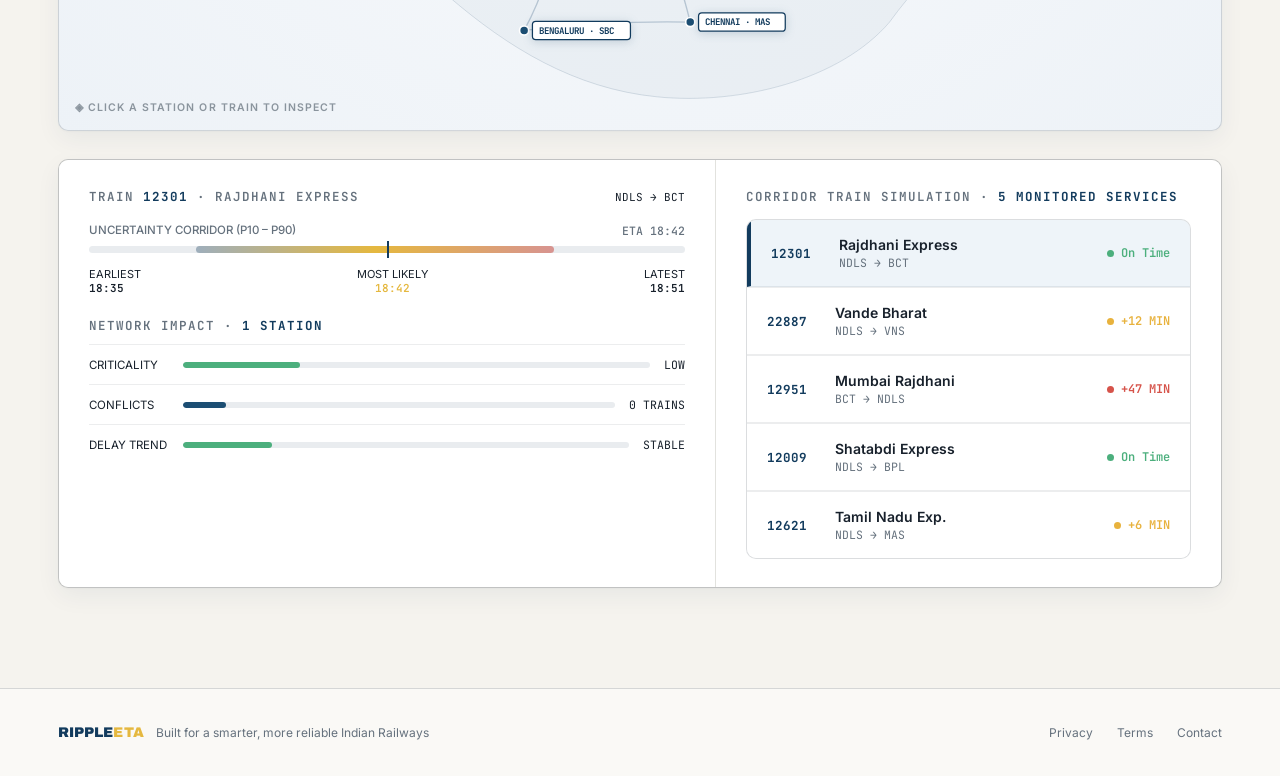
==== commit 752b922f: "fix: make API_BASE environment-aware to prevent breaking production proxy on merge to main" ====
--- a/eta/index.html
+++ b/eta/index.html
@@ -3,9 +3,11 @@
 <head>
 <meta charset="UTF-8">
 <meta name="viewport" content="width=device-width, initial-scale=1.0, viewport-fit=cover">
+<meta name="description" content="RippleETA is an AI-powered predictive ETA dashboard and simulator for Indian Railways, providing network-wide delay tracking and 3D insights.">
 <title>RippleETA — Network Overview</title>
 <link rel="preconnect" href="https://fonts.googleapis.com">
-<link href="https://fonts.googleapis.com/css2?family=Archivo:wght@500;700;900&family=Inter:wght@400;500;600;700&family=JetBrains+Mono:wght@400;500;600&display=swap" rel="stylesheet">
+<link rel="preload" as="style" href="https://fonts.googleapis.com/css2?family=Archivo:wght@500;700;900&family=Inter:wght@400;500;600;700&family=JetBrains+Mono:wght@400;500;600&display=swap" onload="this.onload=null;this.rel='stylesheet'">
+<noscript><link rel="stylesheet" href="https://fonts.googleapis.com/css2?family=Archivo:wght@500;700;900&family=Inter:wght@400;500;600;700&family=JetBrains+Mono:wght@400;500;600&display=swap"></noscript>
 <style>
   :root{
     --bg:#F5F3EE;
@@ -176,7 +178,7 @@
     width:var(--fill,0%); transition:width .6s var(--ease);
   }
   .step{position:relative; text-align:left; flex:1; cursor:default;}
-  .step-dot{width:13px;height:13px;border-radius:50%; background:#FFFFFF; border:2px solid var(--steel); margin-bottom:14px; transition:border-color .3s, background .3s;}
+  .step-dot{display:block; flex-shrink:0; width:13px;height:13px;border-radius:50%; background:#FFFFFF; border:2px solid var(--steel); margin-bottom:14px; transition:border-color .3s, background .3s;}
   .step.active .step-dot{border-color:var(--rail-blue); background:var(--yellow); box-shadow:0 0 0 4px var(--yellow-soft);}
   .step-num{font-size:10px; font-family:'JetBrains Mono',monospace; color:var(--text-muted); margin-right:6px;}
   .step.active .step-num{color:var(--rail-blue); font-weight:700;}
@@ -422,10 +424,12 @@
     display:flex; gap:6px; background:#FFFFFF;
     padding:5px; border-radius:24px; border:1px solid var(--line-strong);
     box-shadow:var(--shadow-card);
+    white-space: nowrap;
   }
   .cam-btn{
     font-size:11.5px; font-family:'JetBrains Mono',monospace; padding:6px 14px;
     border-radius:18px; color:var(--text-secondary); transition:all .2s var(--ease); font-weight:600;
+    white-space: nowrap;
   }
   .cam-btn:hover{color:var(--text-primary); background:var(--bg-subtle);}
   .cam-btn.active{background:var(--rail-blue); color:#FFFFFF;}
@@ -595,8 +599,8 @@
   </div>
   <div class="f-right">
     <a href="privacy.html" target="_blank" rel="noopener noreferrer">Privacy</a>
-    <a href="javascript:void(0)" onclick="openFooterModal('terms')">Terms</a>
-    <a href="javascript:void(0)" onclick="openFooterModal('contact')">Contact</a>
+    <a href="#terms" onclick="openFooterModal('terms'); return false;">Terms</a>
+    <a href="#contact" onclick="openFooterModal('contact'); return false;">Contact</a>
   </div>
 </footer>
 
@@ -610,19 +614,9 @@
   </div>
 </div>
 
-<script src="three.min.js"></script>
-<script>
-if(typeof THREE === 'undefined'){
-  document.write('<script src="https://cdnjs.cloudflare.com/ajax/libs/three.js/r128/three.min.js"><\/script>');
-}
-</script>
-<script src="GLTFLoader.js"></script>
-<script>
-if(typeof THREE !== 'undefined' && typeof THREE.GLTFLoader === 'undefined'){
-  document.write('<script src="https://cdn.jsdelivr.net/npm/three@0.128.0/examples/js/loaders/GLTFLoader.js"><\/script>');
-}
-</script>
-<script src="wap7_model_data.js"></script>
+<script src="three.min.js" defer></script>
+<script src="GLTFLoader.js" defer></script>
+<script src="wap7_model_data.js" defer></script>
 <script>
 /* ======================================================================
    DATA
@@ -1053,7 +1047,7 @@
 /* ======================================================================
    THREE.JS — AUTHENTIC WAP-7 LOCOMOTIVE & CINEMATIC RAILWAY SCENE
 ====================================================================== */
-(function(){
+window.addEventListener('load', function() {
   if(typeof THREE === 'undefined'){
     const introEl = document.getElementById('intro');
     if(introEl) introEl.classList.add('hidden');
@@ -1799,7 +1793,7 @@
   }
 
   requestAnimationFrame(animate);
-})();
+});
 
 function openFooterModal(type) {
   const modal = document.getElementById('footerModal');
@@ -2074,7 +2068,18 @@
 
 document.addEventListener('DOMContentLoaded', () => {
   initSearchEngine();
+  // LIVE REPRO INSTRUMENTATION
+  document.addEventListener('click', (e) => {
+    const anchor = e.target.closest('a');
+    if (anchor) {
+      console.log('--- LIVE REPRO CLICK INTERCEPT ---');
+      console.log('Target:', anchor);
+      console.log('Href:', anchor.getAttribute('href'));
+      console.log('Default Prevented:', e.defaultPrevented);
+      // Wait briefly so log can be seen in console before unload
+    }
+  });
 });
 </script>
 </body>
-</html>+</html>
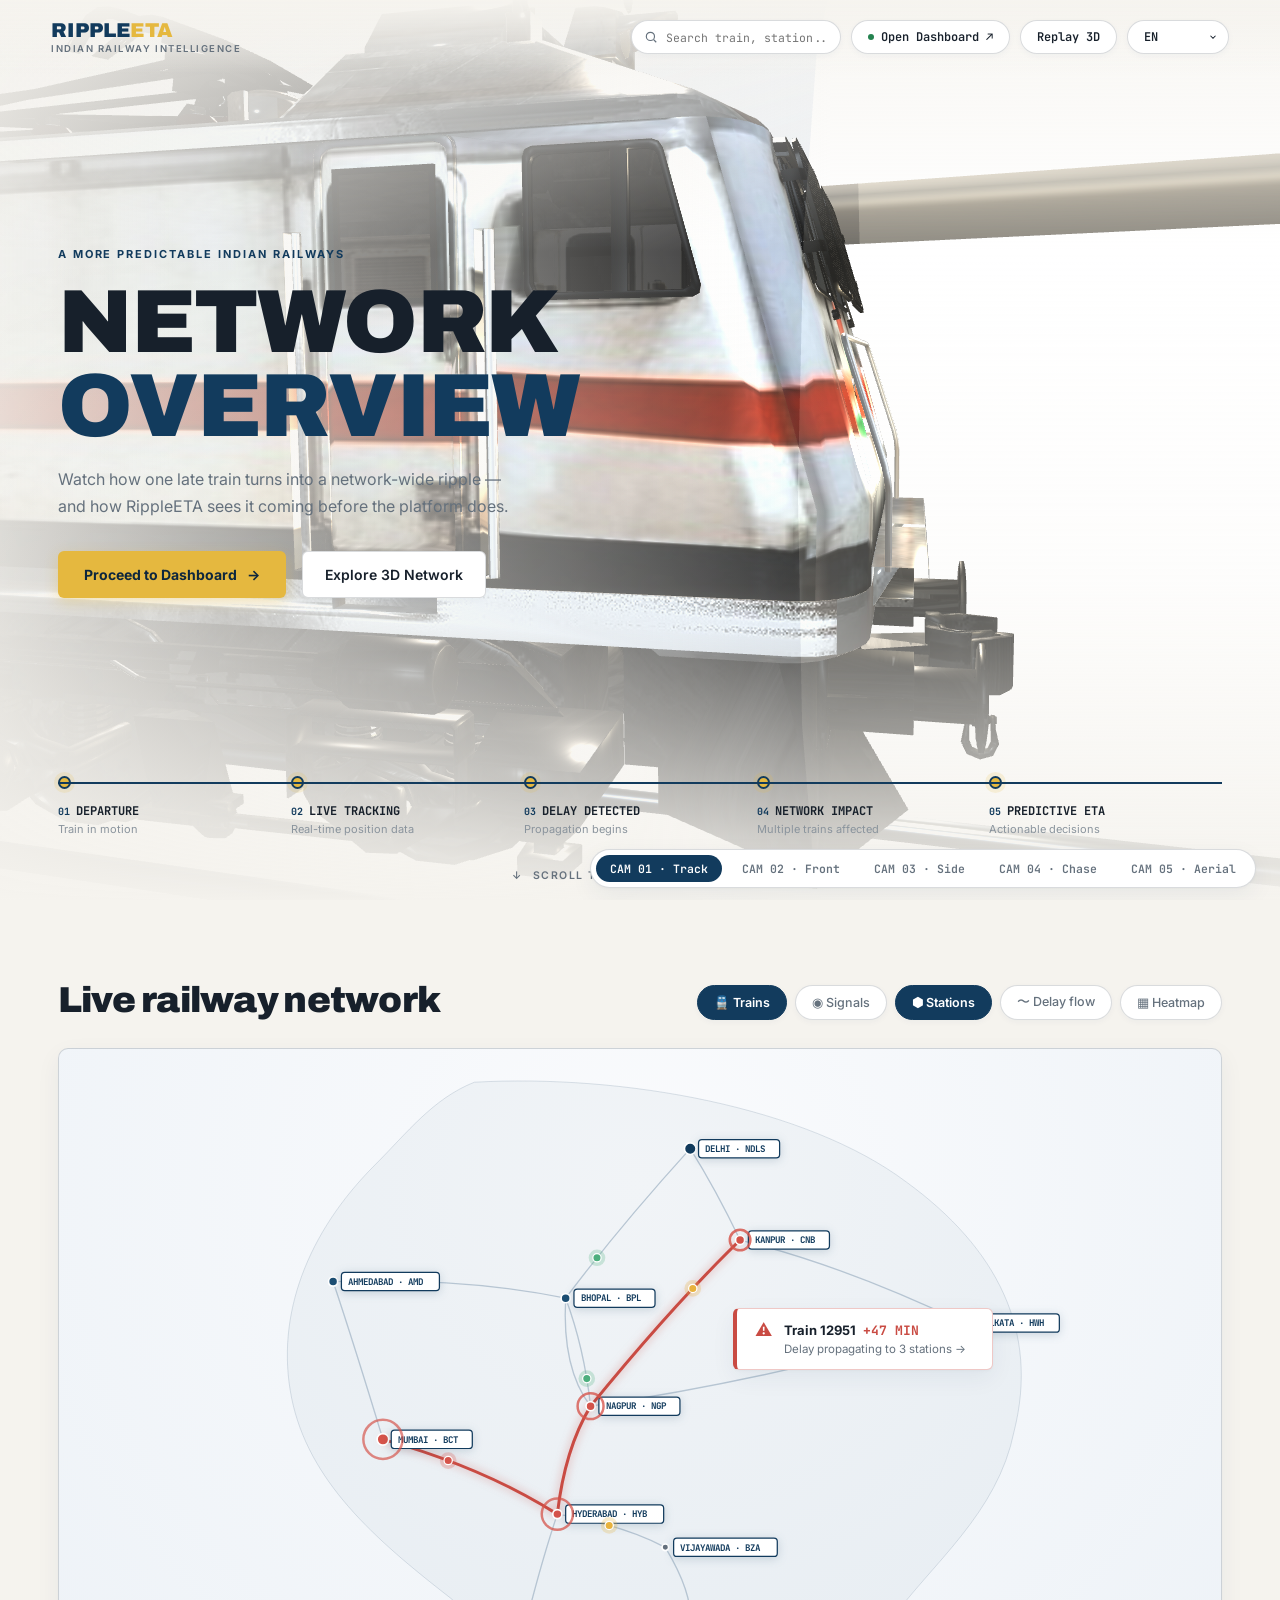
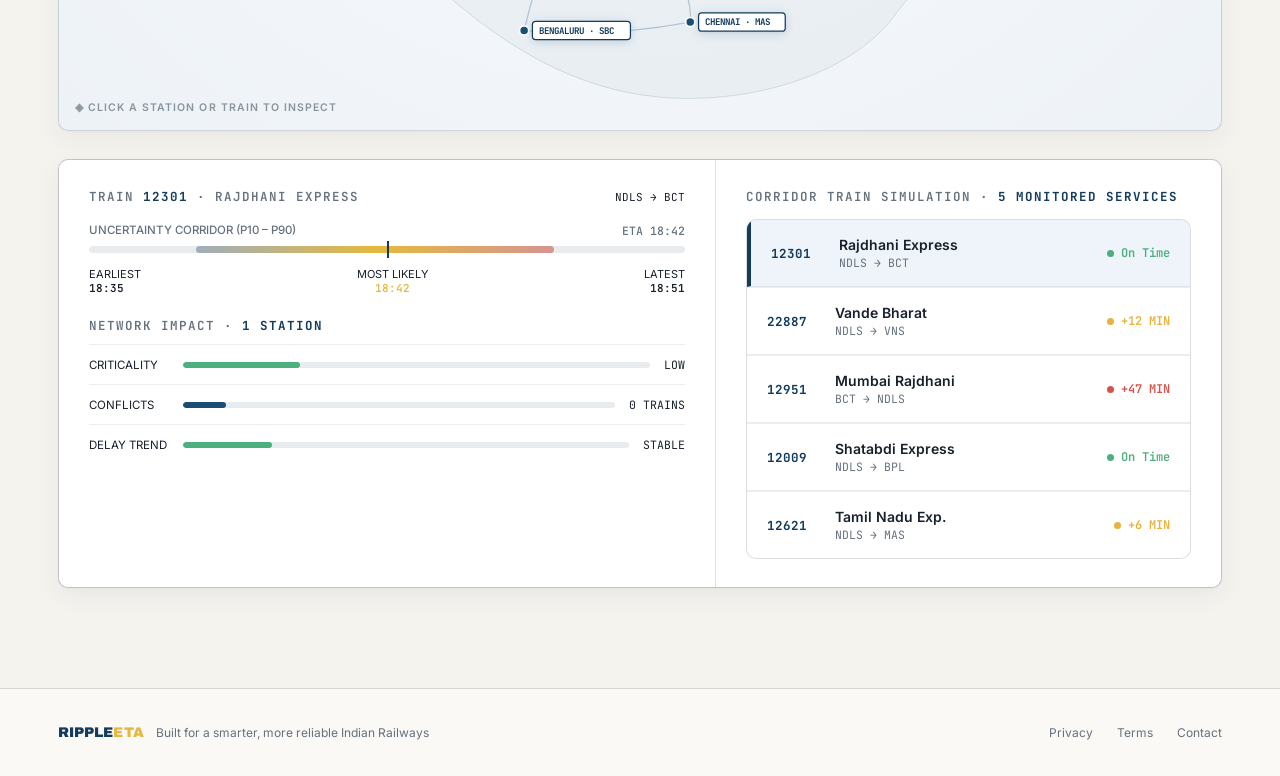
==== commit 17a705fc: "feat: enable clean URLs and update all internal links across the codebase" ====
--- a/eta/index.html
+++ b/eta/index.html
@@ -461,7 +461,7 @@
       <input type="text" id="nav-search-input" placeholder="Search train, station..." autocomplete="off" style="width:100%; border:none; background:transparent; font-family:'JetBrains Mono',monospace; font-size:11.5px; color:var(--text-primary); outline:none;" />
       <div id="search-dropdown" class="search-dropdown" style="display:none; position:absolute; top:40px; left:0; right:0; background:#FFFFFF; border:1px solid var(--line-strong); border-radius:12px; box-shadow:0 8px 24px rgba(18,59,93,0.12); z-index:100; max-height:260px; overflow-y:auto; padding:6px 0;"></div>
     </div>
-    <a href="/dashboard/index.html" class="nav-pill-btn">
+    <a href="/dashboard/" class="nav-pill-btn">
       <span class="live-dot"></span> Open Dashboard ↗
     </a>
     <button type="button" class="nav-pill-btn" onclick="if(window.triggerReplay3D) window.triggerReplay3D();">
@@ -509,7 +509,7 @@
     <h1 class="hero-h1 display">NETWORK<br><span class="line2">OVERVIEW</span></h1>
     <p class="hero-sub">Watch how one late train turns into a network-wide ripple — and how RippleETA sees it coming before the platform does.</p>
     <div class="hero-actions">
-      <a class="btn-primary" href="/dashboard/index.html">Proceed to Dashboard <span aria-hidden="true">→</span></a>
+      <a class="btn-primary" href="/dashboard/">Proceed to Dashboard <span aria-hidden="true">→</span></a>
       <a class="btn-secondary" href="#network">Explore 3D Network</a>
     </div>
   </div>
@@ -598,7 +598,7 @@
     <span>Built for a smarter, more reliable Indian Railways</span>
   </div>
   <div class="f-right">
-    <a href="privacy.html" target="_blank" rel="noopener noreferrer">Privacy</a>
+    <a href="privacy" target="_blank" rel="noopener noreferrer">Privacy</a>
     <a href="#terms" onclick="openFooterModal('terms'); return false;">Terms</a>
     <a href="#contact" onclick="openFooterModal('contact'); return false;">Contact</a>
   </div>
@@ -1578,7 +1578,7 @@
       if (rawTarget && typeof rawTarget === 'string' && !rawTarget.startsWith('//') && !/^[a-zA-Z][a-zA-Z0-9+.-]*:/.test(rawTarget)) {
         try {
           const u = new URL(rawTarget, window.location.origin);
-          if (u.origin === window.location.origin && /^\/dashboard\/(index|passenger|station-master|crew|feeder|maintenance|control|sandbox)\.html$/.test(u.pathname)) {
+          if (u.origin === window.location.origin && /^\/dashboard\/(index|passenger|station-master|crew|feeder|maintenance|control|sandbox)$/.test(u.pathname)) {
             dest = u.pathname + u.search + u.hash;
           }
         } catch { /* fallback to default */ }
